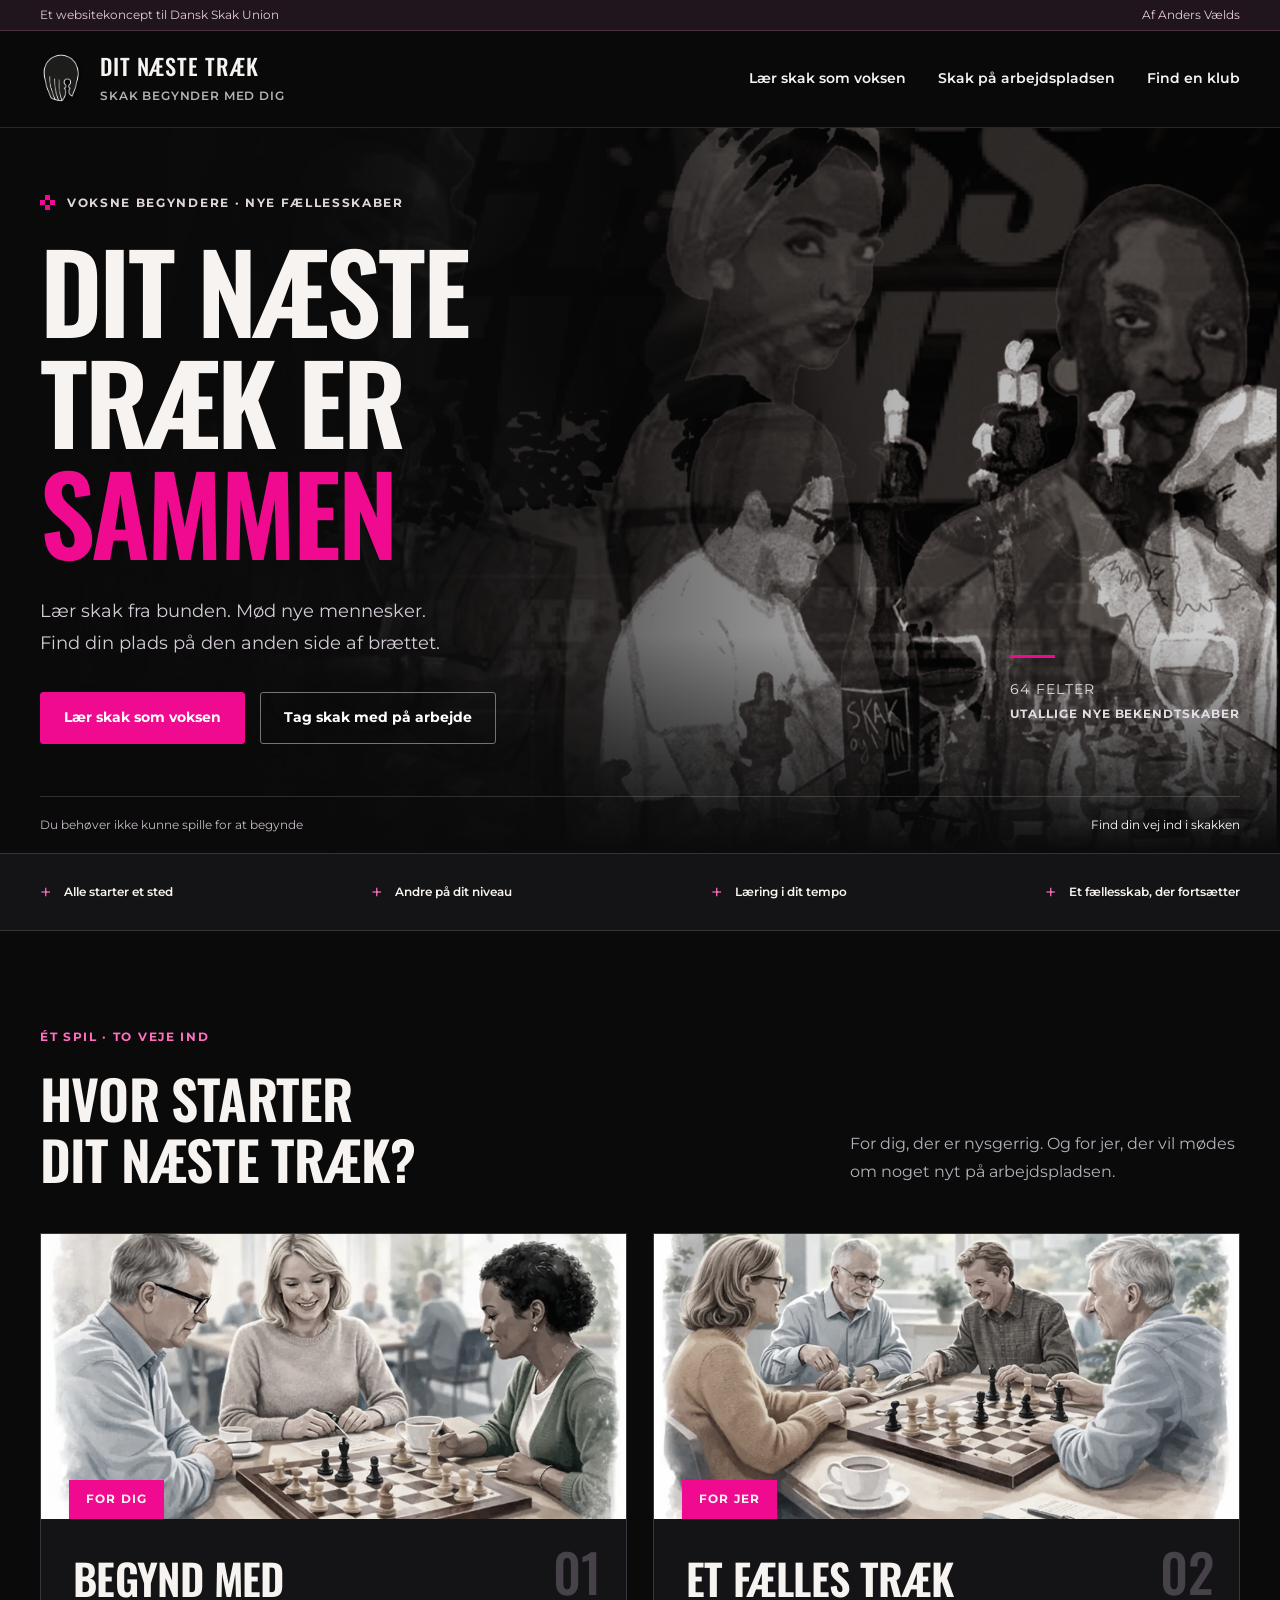
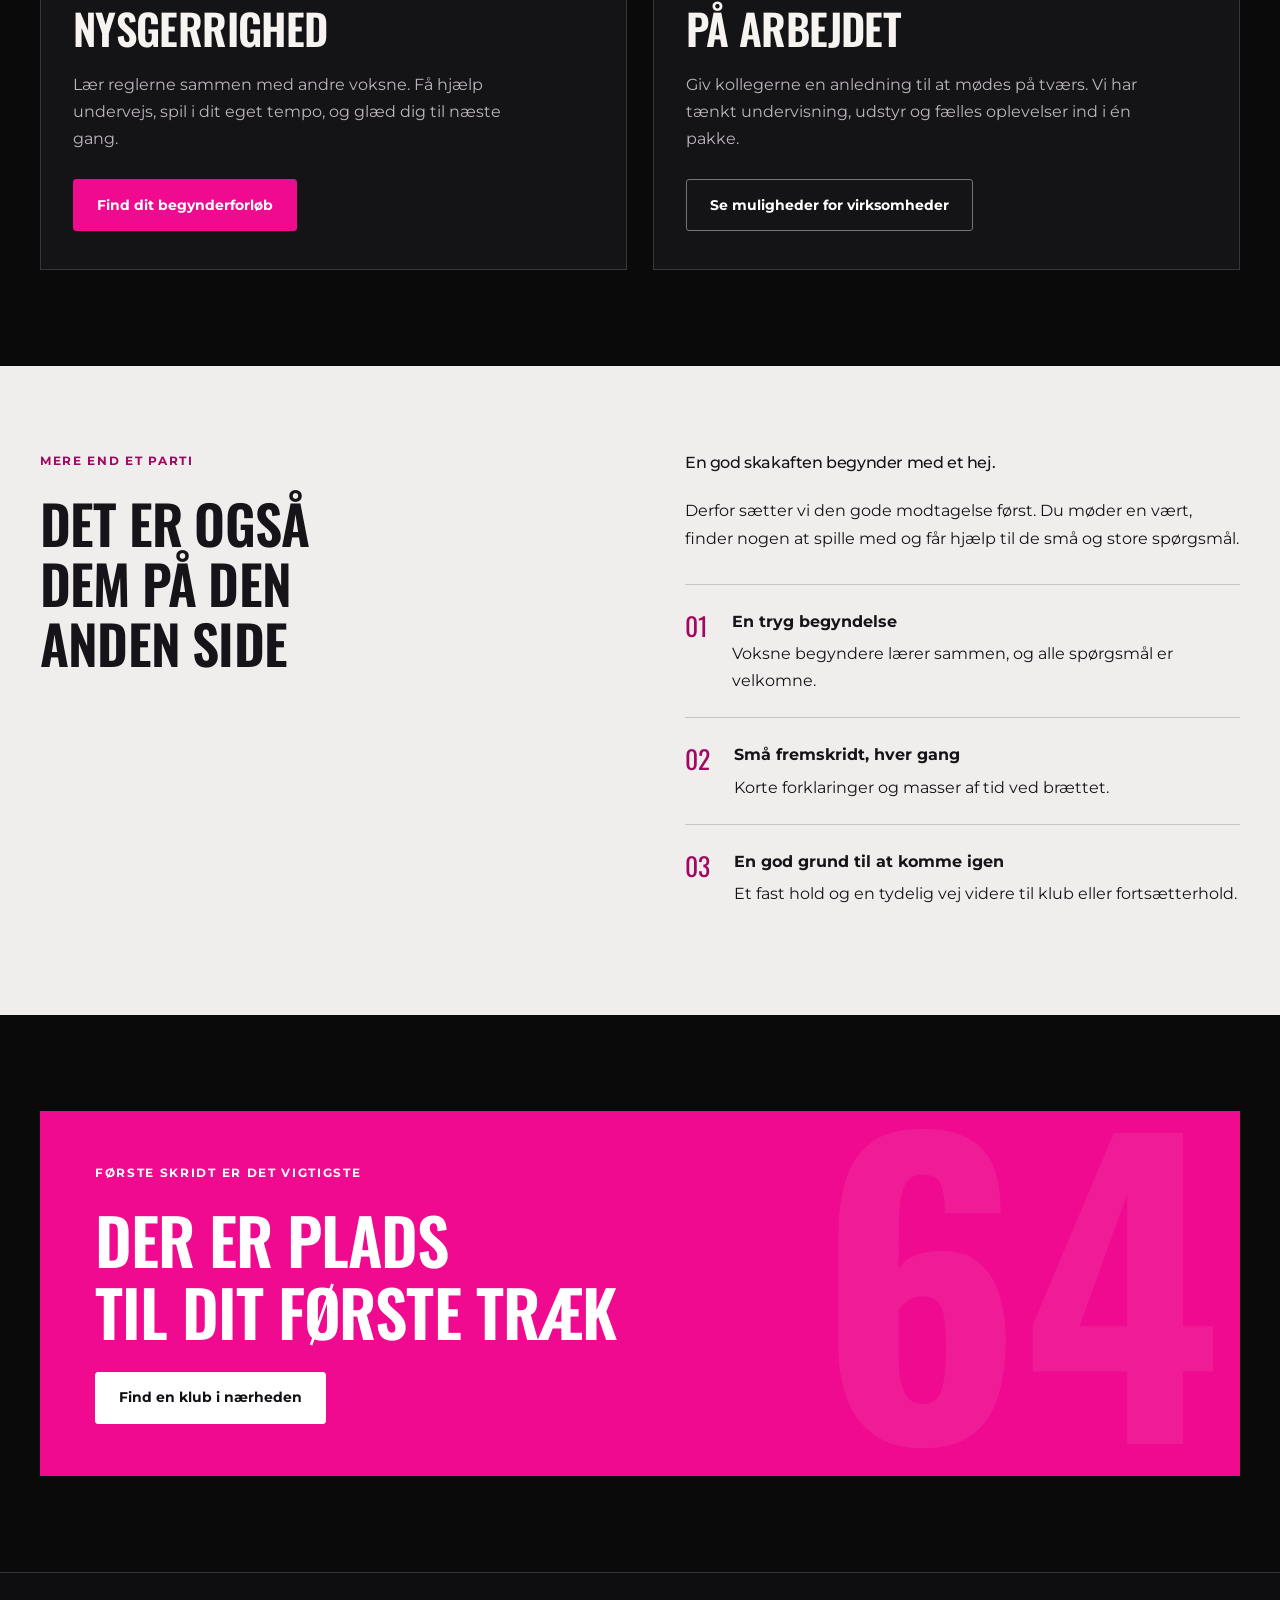
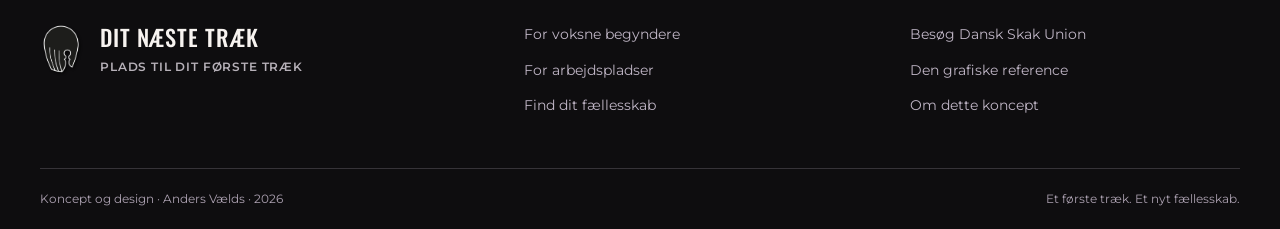
==== skakfaellesskab/index.html @ 5b42f6d8 "Add Dit næste træk website for adult beginners and workplace chess" ====
<!doctype html>
<html lang="da"><head><meta charset="utf-8"><meta name="viewport" content="width=device-width, initial-scale=1"><title>Skak begynder med dig · Dit næste træk</title><meta name="description" content="Lær skak som voksen eller tag skakken med på arbejde. Et websitekoncept til Dansk Skak Union af Anders Vælds."><meta name="theme-color" content="#0a0a0b"><link rel="icon" href="favicon.ico" sizes="any"><link rel="stylesheet" href="assets/fonts.css"><link rel="stylesheet" href="styles.css"><script src="script.js" defer></script></head>
<body data-page="home"><a class="skip" href="#main">Spring til indhold</a>
<div class="concept-bar"><div class="wrap"><span>Et websitekoncept til Dansk Skak Union</span><span class="concept-credit">Af Anders Vælds</span></div></div>
<header class="site-header"><div class="wrap header-inner"><a class="brand" href="index.html" aria-label="Dit næste træk – forside"><img src="assets/logo.png" alt="" width="46" height="56"><span>DIT NÆSTE TRÆK<small>SKAK BEGYNDER MED DIG</small></span></a><button class="menu-toggle" aria-expanded="false" aria-controls="navigation">Menu <span aria-hidden="true">☰</span></button><nav id="navigation" aria-label="Hovedmenu"><a href="laer-skak.html" >Lær skak som voksen</a><a href="virksomheder.html" >Skak på arbejdspladsen</a><a href="find-klub.html" >Find en klub</a></nav></div></header>
<main id="main">
<section class="hero-home"><div class="hero-bg" aria-hidden="true"></div><div class="wrap hero-home-inner"><div class="hero-copy"><p class="eyebrow"><span class="tiny-grid" aria-hidden="true"></span>VOKSNE BEGYNDERE · NYE FÆLLESSKABER</p><h1>DIT NÆSTE<br>TRÆK ER<br><span class="pink">SAMMEN</span></h1><p class="hero-lead">Lær skak fra bunden. Mød nye mennesker.<br>Find din plads på den anden side af brættet.</p><div class="actions"><a class="button " href="laer-skak.html">Lær skak som voksen</a><a class="button button-outline" href="virksomheder.html">Tag skak med på arbejde</a></div></div><div class="hero-caption"><span class="caption-rule"></span><p>64 FELTER<br><strong>UTALLIGE NYE BEKENDTSKABER</strong></p></div></div><div class="hero-bottom wrap"><span>Du behøver ikke kunne spille for at begynde</span><a href="#din-vej">Find din vej ind i skakken</a></div></section>
<div class="benefit-strip"><div class="wrap"><span>Alle starter et sted</span><span>Andre på dit niveau</span><span>Læring i dit tempo</span><span>Et fællesskab, der fortsætter</span></div></div>
<section id="din-vej" class="section wrap"><div class="section-heading"><div><p class="eyebrow">ÉT SPIL · TO VEJE IND</p><h2>HVOR STARTER<br>DIT NÆSTE TRÆK?</h2></div><p>For dig, der er nysgerrig. Og for jer, der vil mødes om noget nyt på arbejdspladsen.</p></div><div class="audience-grid"><article class="audience-card"><div class="card-image"><img src="assets/kursus-undervisning.webp" alt="Illustration af voksne, der lærer skak sammen" width="960" height="640" loading="lazy"><span class="image-label">FOR DIG</span></div><div class="audience-copy"><span class="index-number">01</span><h3>BEGYND MED<br>NYSGERRIGHED</h3><p>Lær reglerne sammen med andre voksne. Få hjælp undervejs, spil i dit eget tempo, og glæd dig til næste gang.</p><a class="button" href="laer-skak.html">Find dit begynderforløb</a></div></article><article class="audience-card"><div class="card-image"><img src="assets/kursus-faellesskab.webp" alt="Illustration af en gruppe voksne omkring et skakbræt" width="960" height="640" loading="lazy"><span class="image-label">FOR JER</span></div><div class="audience-copy"><span class="index-number">02</span><h3>ET FÆLLES TRÆK<br>PÅ ARBEJDET</h3><p>Giv kollegerne en anledning til at mødes på tværs. Vi har tænkt undervisning, udstyr og fælles oplevelser ind i én pakke.</p><a class="button button-outline" href="virksomheder.html">Se muligheder for virksomheder</a></div></article></div></section>
<section class="light-section" id="faellesskab"><div class="wrap story-grid"><div><p class="eyebrow">MERE END ET PARTI</p><h2>DET ER OGSÅ<br>DEM PÅ DEN<br>ANDEN SIDE</h2></div><div><p class="large-copy">En god skakaften begynder med et hej.</p><p>Derfor sætter vi den gode modtagelse først. Du møder en vært, finder nogen at spille med og får hjælp til de små og store spørgsmål.</p><div class="numbered-items"><div><span>01</span><p><strong>En tryg begyndelse</strong>Voksne begyndere lærer sammen, og alle spørgsmål er velkomne.</p></div><div><span>02</span><p><strong>Små fremskridt, hver gang</strong>Korte forklaringer og masser af tid ved brættet.</p></div><div><span>03</span><p><strong>En god grund til at komme igen</strong>Et fast hold og en tydelig vej videre til klub eller fortsætterhold.</p></div></div></div></div></section>
<section class="section wrap"><div class="cta-band"><p class="eyebrow">FØRSTE SKRIDT ER DET VIGTIGSTE</p><h2>DER ER PLADS<br>TIL DIT FØRSTE TRÆK</h2><a class="button button-white" href="find-klub.html">Find en klub i nærheden</a><span class="band-mark" aria-hidden="true">64</span></div></section>
</main>
<footer><div class="wrap footer-top"><a class="brand" href="index.html"><img src="assets/logo.png" alt="" width="46" height="56"><span>DIT NÆSTE TRÆK<small>PLADS TIL DIT FØRSTE TRÆK</small></span></a><div><a href="laer-skak.html">For voksne begyndere</a><a href="virksomheder.html">For arbejdspladser</a><a href="find-klub.html">Find dit fællesskab</a></div><div><a href="https://skak.dk/" target="_blank" rel="noopener">Besøg Dansk Skak Union</a><a href="https://vaelds.github.io/skak/" target="_blank" rel="noopener">Den grafiske reference</a><button class="text-button" data-dialog="about-dialog">Om dette koncept</button></div></div><div class="wrap footer-bottom"><span>Koncept og design · Anders Vælds · 2026</span><span>Et første træk. Et nyt fællesskab.</span></div></footer>
<dialog id="about-dialog" aria-labelledby="about-title"><button class="dialog-close" aria-label="Luk dialog">×</button><p class="eyebrow">OM HJEMMESIDEN</p><h2 id="about-title">Et koncept med plads til flere</h2><p>Et selvstændigt websitekoncept af Anders Vælds med fokus på at rekruttere og fastholde voksne begyndere og udvikle firmaskak.</p><p>Hjemmesiden er ikke Dansk Skak Unions officielle hjemmeside. Forløb, firmapakker og priser er forslag. Illustrationerne og den grafiske inspiration kommer fra Anders Vælds’ eksisterende skakprojekt.</p><p>Formularerne er demonstrationer. Oplysninger behandles kun i din browser og bliver hverken sendt eller gemt på en server. Du kan selv downloade en kladde.</p><a class="button" href="https://skak.dk/" target="_blank" rel="noopener">Gå til den officielle DSU-side</a></dialog>
<dialog id="enquiry-dialog" aria-labelledby="enquiry-title"><button class="dialog-close" aria-label="Luk dialog">×</button><p class="eyebrow">DIT NÆSTE TRÆK</p><h2 id="enquiry-title">Forbered din henvendelse</h2><p class="demo-note">Demo · Oplysningerne sendes ikke. Du kan downloade din henvendelse som en kladde.</p><form id="enquiry-form"><input type="hidden" name="type" id="enquiry-type"><div class="form-grid"><label>Navn<input name="name" autocomplete="name" required maxlength="100"></label><label>E-mail<input name="email" type="email" autocomplete="email" required maxlength="150"></label></div><label id="company-label">Virksomhed<input name="company" autocomplete="organization" maxlength="150"></label><label>Dit ønske<input id="enquiry-package" name="package" readonly></label><label>By eller område<input name="city" autocomplete="address-level2" required maxlength="100"></label><label>Hvad vil du gerne vide?<textarea name="message" rows="3" maxlength="1500" placeholder="Fortæl fx om niveau, ønsket tidspunkt eller antal deltagere"></textarea></label><button class="button" type="submit">Lav min kladde</button><p class="form-privacy">Intet bliver sendt. Felterne ryddes, når du lukker vinduet.</p></form><div id="enquiry-result" hidden aria-live="polite"><div class="success-mark" aria-hidden="true">✓</div><h3>Din kladde er klar</h3><p>Du har ikke tilmeldt dig eller sendt en forespørgsel. Gem teksten, og brug den, når du kontakter en klub eller kursusudbyder.</p><pre id="enquiry-preview"></pre><button class="button" id="download-enquiry">Download kladde</button><a class="text-link" href="find-klub.html">Find en klub at kontakte</a></div></dialog>
</body></html>
---- skakfaellesskab/assets/fonts.css ----
@font-face {
  font-family: 'Montserrat';
  font-style: normal;
  font-weight: 400;
  font-display: swap;
  src: url(font-0.woff) format('woff');
}
@font-face {
  font-family: 'Montserrat';
  font-style: normal;
  font-weight: 500;
  font-display: swap;
  src: url(font-1.woff) format('woff');
}
@font-face {
  font-family: 'Montserrat';
  font-style: normal;
  font-weight: 600;
  font-display: swap;
  src: url(font-2.woff) format('woff');
}
@font-face {
  font-family: 'Montserrat';
  font-style: normal;
  font-weight: 700;
  font-display: swap;
  src: url(font-3.woff) format('woff');
}
@font-face {
  font-family: 'Oswald';
  font-style: normal;
  font-weight: 400;
  font-display: swap;
  src: url(font-4.woff) format('woff');
}
@font-face {
  font-family: 'Oswald';
  font-style: normal;
  font-weight: 500;
  font-display: swap;
  src: url(font-5.woff) format('woff');
}
@font-face {
  font-family: 'Oswald';
  font-style: normal;
  font-weight: 600;
  font-display: swap;
  src: url(font-6.woff) format('woff');
}
@font-face {
  font-family: 'Oswald';
  font-style: normal;
  font-weight: 700;
  font-display: swap;
  src: url(font-7.woff) format('woff');
}
---- skakfaellesskab/styles.css ----
:root{--bg:#0a0a0b;--panel:#141416;--panel2:#1c1c1f;--text:#f7f3f0;--muted:#b3b1b8;--line:#363338;--pink:#ef0a8f;--pink-light:#ff6ebf;--paper:#f0eeed;--ink:#161418;--max:1240px}
*{box-sizing:border-box}html{scroll-behavior:smooth;scroll-padding-top:110px}body{margin:0;background:var(--bg);color:var(--text);font:400 16px/1.7 Montserrat,Arial,sans-serif}img{display:block;max-width:100%;height:auto}a{color:inherit;text-decoration:none}button,input,select,textarea{font:inherit}button{cursor:pointer}button,a,input,select,textarea,summary{-webkit-tap-highlight-color:transparent}button:focus-visible,a:focus-visible,input:focus-visible,select:focus-visible,textarea:focus-visible,summary:focus-visible{outline:3px solid var(--pink-light);outline-offset:5px}h1,h2,h3,p{margin-top:0}h1,h2,h3{font-family:Oswald,'Arial Narrow',Arial,sans-serif;font-weight:600;line-height:1.12;letter-spacing:-.015em}h1{font-size:clamp(3.6rem,7vw,6.5rem);margin-bottom:28px}h2{font-size:clamp(2.4rem,4.2vw,3.65rem);margin-bottom:24px}h3{font-size:1.9rem;line-height:1.18;margin-bottom:18px}p{margin-bottom:22px}p:last-child{margin-bottom:0}label{display:block;font-size:.875rem;font-weight:600}input,select,textarea{display:block;width:100%;padding:13px 14px;color:var(--text);background:#1d1c20;border:1px solid #55505a;border-radius:3px;margin-top:7px;font-size:1rem;font-weight:400;min-width:0}textarea{resize:vertical}input[readonly]{color:#d0ccd1}select{color-scheme:dark}input::placeholder,textarea::placeholder{color:#aaa3ae}strong{font-weight:700}section{scroll-margin-top:100px}[hidden]{display:none!important}.wrap{width:min(calc(100% - 80px),var(--max));margin-inline:auto}.pink{color:var(--pink)}.muted{color:var(--muted)}.small{font-size:.875rem}.eyebrow{font-size:.75rem;font-weight:700;letter-spacing:.14em;line-height:1.6;text-transform:uppercase;margin-bottom:22px;color:var(--pink-light)}.button{display:inline-flex;align-items:center;justify-content:center;gap:10px;min-height:52px;padding:14px 23px;border:1px solid var(--pink);border-radius:3px;background:var(--pink);color:#fff;font:700 .875rem/1.4 Montserrat,Arial,sans-serif;text-align:center;transition:background .18s,transform .18s,box-shadow .18s}.button:hover{background:#d8077e;border-color:#d8077e;box-shadow:0 6px 24px #ef0a8f24;transform:translateY(-2px)}.button-outline{background:transparent;border-color:#77717a}.button-outline:hover{background:#252126;border-color:var(--pink)}.button-white{background:#fff;color:#121015;border-color:#fff}.button-white:hover{background:#f0e4ed;border-color:#f0e4ed}.button-dark{background:var(--ink);border-color:var(--ink)}.button-dark:hover{background:#383039;border-color:#383039}.text-link{display:inline-block;text-decoration:underline;text-decoration-color:var(--pink);text-underline-offset:7px;text-decoration-thickness:2px;font-weight:600;font-size:.875rem}.text-link:hover{color:var(--pink-light)}.text-button{border:0;background:none;color:inherit;padding:0;font:inherit;text-align:left}.text-button.text-link{font-size:.875rem;font-weight:600}.actions{display:flex;align-items:center;flex-wrap:wrap;gap:15px}.sr-only{position:absolute;width:1px;height:1px;overflow:hidden;clip:rect(0,0,0,0);white-space:nowrap}.skip{position:fixed;top:-90px;left:15px;z-index:100;background:var(--pink);color:#fff;padding:12px}.skip:focus{top:8px}
.concept-bar{background:#20151d;border-bottom:1px solid #49313f;font-size:.75rem;color:#e4ccd9}.concept-bar .wrap{display:flex;justify-content:space-between;gap:16px;min-height:30px;align-items:center}.site-header{position:sticky;top:0;z-index:30;background:#0a0a0bf5;backdrop-filter:blur(12px);border-bottom:1px solid #ffffff20}.header-inner{height:96px;display:flex;align-items:center;justify-content:space-between;gap:28px}.brand{display:flex;gap:15px;align-items:center;flex-shrink:0}.brand img{width:45px;height:55px;object-fit:contain}.brand>span{font:500 1.4rem/1.15 Oswald,Arial,sans-serif;letter-spacing:.04em;white-space:nowrap}.brand small{display:block;font:600 .75rem/1.5 Montserrat,Arial,sans-serif;letter-spacing:.18em;margin-top:8px;color:#b7b1b9}nav{display:flex;gap:32px;align-items:center}nav a{font-size:.875rem;font-weight:600;padding:35px 0;position:relative;white-space:nowrap}nav a:hover{color:var(--pink-light)}nav a[aria-current=page]::after{content:'';height:3px;background:var(--pink);position:absolute;bottom:18px;left:0;right:0}.menu-toggle{display:none;color:var(--text);background:none;border:1px solid var(--line);padding:9px 13px;font-size:.875rem}.menu-toggle span{margin-left:8px}
.hero-home{position:relative;min-height:670px;isolation:isolate;overflow:hidden;border-bottom:1px solid var(--line)}.hero-bg{position:absolute;inset:0;z-index:-1;background:linear-gradient(90deg,#0a0a0b 1%,#0a0a0bf8 25%,#0a0a0b4d 70%,#0a0a0b30),linear-gradient(0deg,#0a0a0b 0%,transparent 30%),url('assets/forside-bg.webp') 80% 45%/cover no-repeat;filter:saturate(.32)}.hero-home-inner{display:grid;grid-template-columns:1fr 320px;align-items:end;min-height:605px;padding-top:65px;padding-bottom:52px}.hero-copy{max-width:760px}.hero-copy h1{font-size:clamp(4.6rem,8.5vw,7.75rem);line-height:1.02;margin-bottom:28px;letter-spacing:-.028em}.hero-copy .eyebrow{color:#ded6dc;display:flex;align-items:center;gap:12px}.tiny-grid{display:inline-block;width:15px;height:15px;background:conic-gradient(var(--pink) 25%,transparent 0 50%,var(--pink) 0 75%,transparent 0) 0 0/10px 10px;flex:0 0 15px}.hero-lead{font-size:1.125rem;line-height:1.8;color:#d4cdd6;max-width:560px;margin-bottom:32px}.hero-caption{margin-bottom:18px;max-width:270px;justify-self:end;color:#e3dce2}.caption-rule{display:block;width:45px;height:3px;background:var(--pink);margin-bottom:20px}.hero-caption p{font:400 .875rem/1.7 Montserrat,Arial,sans-serif;letter-spacing:.09em}.hero-caption strong{font-size:.75rem;letter-spacing:.08em}.hero-bottom{padding-block:18px;display:flex;justify-content:space-between;border-top:1px solid #ffffff25;font-size:.75rem;color:#c3bac4}.hero-bottom a{color:#fff}.benefit-strip{border-bottom:1px solid var(--line);background:#141315}.benefit-strip .wrap{display:flex;justify-content:space-between;gap:18px;padding-block:21px;font-size:.75rem;font-weight:600}.benefit-strip span{display:flex;gap:12px;align-items:center}.benefit-strip span::before{content:'+';color:var(--pink-light);font-size:1.25rem;font-weight:400}
.section{padding-block:96px}.section-tight{padding-top:20px;padding-bottom:75px}.section-heading{display:flex;justify-content:space-between;align-items:flex-end;gap:60px;margin-bottom:44px}.section-heading h2{margin-bottom:0}.section-heading>p{max-width:390px;color:var(--muted);font-size:1rem;margin-bottom:4px}.audience-grid{display:grid;grid-template-columns:1fr 1fr;gap:26px}.audience-card{background:var(--panel);border:1px solid #3b353e;overflow:hidden}.card-image{height:285px;position:relative;overflow:hidden}.card-image img{width:100%;height:100%;object-fit:cover;filter:saturate(.2);transition:transform .5s,filter .5s}.audience-card:hover .card-image img{filter:saturate(.75);transform:scale(1.025)}.image-label{position:absolute;left:28px;bottom:0;background:var(--pink);padding:9px 17px;font-size:.75rem;font-weight:700;letter-spacing:.1em}.audience-copy{padding:34px 32px 38px;position:relative}.audience-copy h3{font-size:2.65rem;max-width:85%}.audience-copy p{max-width:455px;color:#bcb5bf;font-size:1rem}.audience-copy .button{margin-top:5px}.index-number{position:absolute;right:25px;top:26px;font:500 3.3rem/1 Oswald,Arial,sans-serif;color:#47414a}.light-section{background:var(--paper);color:var(--ink);padding-block:85px}.light-section .eyebrow{color:#a20761}.light-section .section-heading>p{color:#5b565e}.light-section .text-link:hover{color:#ab005f}.story-grid{display:grid;grid-template-columns:1fr 1fr;gap:90px;align-items:start}.large-copy{font-size:1.75rem;line-height:1.5;font-weight:500;letter-spacing:-.025em}.numbered-items{margin-top:32px}.numbered-items>div{display:flex;gap:24px;padding:23px 0;border-top:1px solid #c9c4c8}.numbered-items>div>span{font:400 1.6rem/1.4 Oswald,Arial,sans-serif;color:#a20761}.numbered-items p{font-size:1rem}.numbered-items strong{display:block;margin-bottom:5px}.cta-band{position:relative;overflow:hidden;padding:52px 55px;background:var(--pink);color:#fff}.cta-band .eyebrow{color:#fff;position:relative;z-index:1}.cta-band h2{position:relative;z-index:1;font-size:clamp(2.8rem,5vw,4.2rem)}.cta-band .button{position:relative;z-index:1}.band-mark{position:absolute;right:20px;top:-90px;font:600 24rem/1.3 Oswald,Arial,sans-serif;color:#ffffff13;pointer-events:none}
.inner-hero{display:grid;grid-template-columns:1.06fr .94fr;gap:60px;align-items:center;padding-block:74px 85px}.inner-hero h1{font-size:clamp(3.5rem,5.2vw,5.1rem)}.inner-visual{position:relative;padding-bottom:50px}.inner-visual>img{width:100%;height:435px;object-fit:cover;filter:saturate(.25)}.picture-note{position:absolute;bottom:0;left:-26px;right:45px;padding:26px 30px;background:var(--pink);color:#fff;box-shadow:0 16px 35px #0003}.picture-note span{display:block;font-size:.75rem;letter-spacing:.13em;font-weight:600}.picture-note strong{display:block;font:500 2.2rem/1.18 Oswald,Arial,sans-serif;margin-block:9px 13px}.mini-facts{display:flex;flex-wrap:wrap;gap:25px;margin-top:25px;font-size:.75rem;color:#b9b1bd}.mini-facts span::before{content:'✓';color:var(--pink-light);margin-right:7px}.level-panel{display:grid;grid-template-columns:.9fr 1.1fr;gap:50px;background:var(--panel);border:1px solid var(--line);padding:40px}.level-panel h2{font-size:2.5rem}.level-panel h2:last-child{margin-bottom:0}.level-buttons{display:flex;flex-wrap:wrap;gap:10px;margin-bottom:25px}.level-buttons button{padding:11px 13px;border:1px solid #5b515d;border-radius:3px;background:none;color:#e0d7e3;font-size:.875rem;font-weight:600}.level-buttons button[aria-pressed=true]{background:var(--pink);border-color:var(--pink);color:#fff}.level-panel p{font-size:1rem;color:#c5bdc9}.curriculum{display:grid;grid-template-columns:repeat(3,1fr);border:1px solid #c9c4c8}.curriculum article{padding:28px 27px;border-right:1px solid #c9c4c8}.curriculum article:nth-child(3n){border-right:0}.curriculum article:nth-child(-n+3){border-bottom:1px solid #c9c4c8}.week{display:block;color:#a20761;font-size:.75rem;font-weight:700;letter-spacing:.12em;margin-bottom:23px}.curriculum h3{font-size:1.6rem}.curriculum p{font-size:1rem;color:#5e565f}.course-summary{margin-top:32px;padding:28px 0 0;display:flex;align-items:center;justify-content:space-between;gap:32px}.course-summary p{margin:3px 0 8px;font-size:1rem}.course-summary strong{font-family:Oswald,Arial,sans-serif;font-size:2.5rem;margin-right:10px;font-weight:500}.course-summary>div>span:last-child{font-size:.75rem;color:#615761;display:block;max-width:660px}.course-summary .button{flex-shrink:0}.portrait-photo img{width:100%;height:405px;object-fit:cover;filter:saturate(.45)}.check-list{list-style:none;padding:0;margin:22px 0}.check-list li{position:relative;padding-left:25px;margin-bottom:13px;font-size:.875rem}.check-list li::before{content:'✓';position:absolute;left:0;color:var(--pink-light)}.light-section .check-list li::before{color:#a20761}.faq-grid{display:grid;grid-template-columns:.9fr 1.1fr;gap:60px}.faq-list details{border-top:1px solid #49424d}.faq-list details:last-child{border-bottom:1px solid #49424d}.faq-list summary{cursor:pointer;list-style:none;padding:21px 0;display:flex;align-items:center;justify-content:space-between;gap:20px;font-size:1rem;font-weight:600}.faq-list summary::-webkit-details-marker{display:none}.faq-list summary>span{font-weight:400;color:var(--pink-light);font-size:1.5rem;line-height:1}.faq-list details[open] summary>span{transform:rotate(45deg)}.faq-list details p{font-size:.875rem;color:#c7bdcb;padding:0 22px 24px 0}
.business-hero{gap:50px}.business-hero h1{font-size:clamp(3.5rem,5.2vw,5rem)}.business-visual{position:relative}.business-visual>img{width:100%;height:290px;object-fit:cover;filter:saturate(.3)}.business-promise{padding:30px 34px;background:var(--panel);border:1px solid #3e3541;border-top:4px solid var(--pink)}.business-promise h2{font-size:2.3rem;margin-bottom:17px}.business-promise p:last-child{font-size:.75rem;color:#bfb6c4}.business-promise .eyebrow{margin-bottom:16px}.business-benefits{display:grid;grid-template-columns:repeat(3,1fr);border-top:1px solid var(--line)}.business-benefits article{padding:28px 30px 0 0}.business-benefits article+article{padding-left:30px;border-left:1px solid var(--line)}.business-benefits article>span{font:400 1.75rem/1.4 Oswald,Arial,sans-serif;color:var(--pink-light);display:block;margin-bottom:20px}.business-benefits h3{font-size:1.5rem}.business-benefits p{font-size:.875rem;color:#c3b9c8}.packages{display:grid;grid-template-columns:repeat(3,1fr);gap:20px;align-items:stretch;padding-top:20px}.package{position:relative;display:flex;flex-direction:column;padding:30px 25px;border:1px solid #c7bdc9;background:#fff}.package h3{font-size:2.4rem}.package .eyebrow{font-size:.75rem}.package>p:not(.eyebrow,.package-flag){font-size:.875rem;color:#66586b}.package .package-duration{border-bottom:1px solid #d8cddc;padding-bottom:20px;font-weight:600}.package .check-list{margin-top:0}.package .check-list li{font-size:.875rem}.package-price{display:flex;flex-direction:column;margin-top:auto;margin-bottom:20px}.package-price>span{font-size:.75rem;color:#635567}.package-price strong{font:500 2.4rem/1.4 Oswald,Arial,sans-serif}.package.featured{border:2px solid var(--pink)}.package-flag{position:absolute;left:-2px;right:-2px;top:-31px;margin:0;background:var(--pink);color:#fff;padding:8px 10px;font-size:.75rem;line-height:1.2;font-weight:700;text-align:center;letter-spacing:.06em;min-height:31px}.quote-grid{display:grid;grid-template-columns:1fr 1fr;gap:90px}.quote-grid>div>p:not(.eyebrow){color:#c4baca}.quote-controls{margin-top:32px;display:grid;gap:22px}.quote-summary{border:1px solid #584152;background:linear-gradient(145deg,#261721,#141216);padding:36px;align-self:start}.quote-summary h3{font-size:2rem}.quote-summary>strong{display:block;font:500 3.5rem/1.2 Oswald,Arial,sans-serif;margin-bottom:18px;color:#fff}.quote-summary>.button{display:flex;width:100%;margin-top:25px}.quote-summary>.text-button{margin-top:22px;font-size:.75rem}.steps-grid{display:grid;grid-template-columns:repeat(4,1fr);gap:32px;margin-top:45px}.steps-grid article{border-top:1px solid #c0b6c4;padding-top:24px}.steps-grid article>span{display:block;font:400 2rem/1 Oswald,Arial,sans-serif;color:#a20761;margin-bottom:22px}.steps-grid h3{font-size:1.5rem}.steps-grid p{font-size:.875rem;color:#66596b}
.clubs-hero{padding-block:70px 40px}.clubs-hero h1{font-size:clamp(3.8rem,6.3vw,6rem)}.clubs-hero .hero-lead{max-width:660px}.search-label{margin-top:35px}.search-field{max-width:750px;display:flex;align-items:center;background:#1c191e;border:1px solid #66566c;border-radius:3px;margin-top:10px}.search-field>span{font-size:2rem;color:var(--pink-light);padding-left:17px;line-height:1}.search-field input{margin:0;border:0;padding:19px;background:transparent;color:#fff}.search-field button{background:none;border:0;color:#e8dfeb;font-size:1.5rem;padding:10px 15px}.search-field:focus-within{outline:2px solid var(--pink-light);outline-offset:3px}.search-field input:focus-visible{outline:0}.clubs-hero .small{margin-top:15px}.clubs-section{padding-bottom:90px}.region-grid{display:grid;grid-template-columns:repeat(3,1fr);gap:20px}.region-card{border:1px solid #413746;padding:28px;background:var(--panel);display:flex;flex-direction:column;align-items:start}.region-card h2{font-size:2rem;line-height:1.22}.region-card .eyebrow{font-size:.75rem;margin-bottom:13px}.region-card p{font-size:.875rem;color:#beb3c4}.region-card .text-link{margin-top:auto}.directory-note{font-size:.75rem;color:#b3a6bb;margin-top:24px;max-width:800px}.first-visit{margin-top:35px;padding-top:25px;border-top:1px solid #cec3d0}.first-visit h3{font-size:1.6rem}#no-results{padding:45px;border:1px solid var(--line)}
footer{border-top:1px solid var(--line);padding-top:50px;background:#0e0d0f}.footer-top{display:grid;grid-template-columns:1.3fr 1fr 1fr;gap:55px;padding-bottom:50px}.footer-top>div{display:flex;flex-direction:column;gap:12px;align-items:start;font-size:.875rem;color:#bfb5c5}.footer-top a:hover,.footer-top button:hover{color:var(--pink-light)}.footer-top .brand{align-self:start}.footer-bottom{padding-block:20px;display:flex;justify-content:space-between;gap:20px;border-top:1px solid var(--line);font-size:.75rem;color:#aca1b1}dialog{max-width:650px;width:calc(100% - 30px);max-height:90vh;background:#171318;color:var(--text);border:1px solid #665469;border-radius:5px;padding:40px;overflow-y:auto;box-shadow:0 30px 120px #0009}dialog::backdrop{background:#000b;backdrop-filter:blur(5px)}dialog h2{font-size:2.4rem;padding-right:20px}dialog p{font-size:1rem}body.dialog-open{overflow:hidden}.dialog-close{position:absolute;right:16px;top:12px;font-size:1.8rem;color:#fff;background:none;border:0;padding:5px 10px}.demo-note{border-left:3px solid var(--pink);padding:10px 15px;background:#2d1b28;font-size:.875rem!important;color:#eccee2}.form-grid{display:grid;grid-template-columns:1fr 1fr;gap:20px}form label{margin-bottom:18px}form .button{width:100%}.form-privacy{margin-top:15px;font-size:.75rem!important;color:#b7a9be}#enquiry-result pre{padding:20px;background:#242026;border:1px solid #56435c;white-space:pre-wrap;overflow-wrap:anywhere;font:400 .875rem/1.65 Montserrat,Arial,sans-serif;max-height:250px;overflow:auto}.success-mark{font-size:2rem;color:var(--pink-light)}#enquiry-result .text-link{margin:20px 0 0}.quote-print-only{display:none}
@media(min-width:1500px){.hero-home-inner{min-height:650px}.hero-bg{background-position:center,center,85% 46%;background-size:cover,cover,auto 140%}}
@media(max-width:1100px){.wrap{width:calc(100% - 52px)}nav{gap:20px}nav a{font-size:.75rem}.brand>span{font-size:1.2rem}.brand img{width:38px;height:47px}.hero-home-inner{grid-template-columns:1fr 240px}.hero-copy h1{font-size:6rem}.hero-caption{max-width:220px}.hero-copy .actions{flex-direction:column;align-items:start}.inner-hero{gap:38px}.inner-hero h1{font-size:3.75rem}.inner-visual>img{height:370px}.picture-note strong{font-size:1.8rem}.story-grid,.quote-grid{gap:50px}.package{padding:25px 20px}.package h3{font-size:2.05rem}.steps-grid{gap:22px}.region-grid{grid-template-columns:repeat(2,1fr)}}
@media(max-width:800px){.header-inner{height:80px}.menu-toggle{display:flex;align-items:center;justify-content:center}nav{display:none;position:absolute;left:0;right:0;top:80px;background:#151117;border-bottom:1px solid #54415b;flex-direction:column;gap:0;align-items:stretch;padding:15px 26px 20px}nav.open{display:flex}nav a{font-size:1rem;padding:15px 0}nav a[aria-current=page]::after{bottom:5px;right:auto;width:45px}.hero-home-inner{grid-template-columns:1fr;min-height:580px;padding-top:50px}.hero-caption{display:none}.hero-copy h1{font-size:clamp(4.3rem,12vw,6rem)}.hero-bg{background:linear-gradient(90deg,#0a0a0beb,#0a0a0b70),linear-gradient(0deg,#0a0a0b,transparent 50%),url('assets/forside-bg.webp') 68% center/cover no-repeat}.hero-copy .actions{flex-direction:row;align-items:stretch}.hero-bottom{gap:24px}.benefit-strip .wrap{display:grid;grid-template-columns:1fr 1fr;gap:12px 20px}.section{padding-block:65px}.section-tight{padding-top:5px;padding-bottom:65px}.section-heading{display:block;margin-bottom:35px}.section-heading>p{margin-top:23px;max-width:600px}.card-image{height:215px}.audience-copy{padding:28px 23px}.audience-copy h3{font-size:2.1rem}.index-number{font-size:2.6rem}.audience-copy .button{font-size:.75rem;padding:12px 16px}.story-grid,.quote-grid{grid-template-columns:1fr;gap:38px}.story-grid h2 br{display:none}.story-grid h2{max-width:560px}.light-section{padding-block:65px}.cta-band{padding:40px}.inner-hero{grid-template-columns:1fr;padding-top:45px;gap:45px}.inner-hero h1{font-size:clamp(3.4rem,8.5vw,5rem)}.inner-visual{max-width:580px;width:100%;justify-self:end}.inner-visual>img{height:350px}.picture-note{left:24px;right:24px;max-width:400px}.mini-facts{font-size:.75rem}.level-panel{grid-template-columns:1fr;gap:25px;padding:30px}.curriculum{grid-template-columns:1fr 1fr}.curriculum article:nth-child(3n){border-right:1px solid #c9c4c8}.curriculum article:nth-child(2n){border-right:0}.curriculum article:nth-child(-n+4){border-bottom:1px solid #c9c4c8}.course-summary{align-items:flex-start;flex-direction:column;gap:25px}.faq-grid{grid-template-columns:1fr;gap:30px}.business-visual{display:grid;grid-template-columns:1fr 1fr}.business-visual>img{height:100%;min-height:260px}.business-promise{padding:28px}.business-promise h2{font-size:2rem}.business-benefits{grid-template-columns:1fr;gap:25px}.business-benefits article,.business-benefits article+article{padding:25px 0 0;border-left:0;border-top:1px solid var(--line)}.business-benefits article:first-child{border-top:0}.business-benefits article>span{display:inline-block;margin:0 18px 0 0;vertical-align:middle}.business-benefits h3{display:inline-block;font-size:1.5rem}.business-benefits p{margin-bottom:0;max-width:630px}.packages{grid-template-columns:1fr;gap:45px}.package{padding:30px}.package h3{font-size:2.5rem}.package h3 br{display:none}.package .check-list{display:grid;grid-template-columns:1fr 1fr;gap:0 25px}.package .check-list li{font-size:.875rem}.package .button{align-self:start;min-width:240px}.package-flag{font-size:.75rem}.quote-summary{max-width:none}.quote-controls{grid-template-columns:1fr 1fr}.steps-grid{grid-template-columns:1fr 1fr;gap:35px}.footer-top{grid-template-columns:1fr 1fr;gap:40px}.footer-top .brand{grid-column:1/-1}.clubs-hero{padding-top:45px}.clubs-hero h1{font-size:4.5rem}}
@media(max-width:520px){.wrap{width:calc(100% - 36px)}.concept-bar{font-size:.75rem}.concept-bar .wrap{min-height:29px}.concept-credit{display:none}.header-inner{height:76px}.brand{gap:10px}.brand img{width:33px;height:42px}.brand>span{font-size:1.12rem;letter-spacing:.025em}.brand small{font-size:.5rem;letter-spacing:.14em}.menu-toggle{font-size:.75rem;padding:8px 10px}nav{top:76px}.hero-home{min-height:0}.hero-home-inner{padding-top:37px;padding-bottom:32px;min-height:0}.hero-copy h1{font-size:clamp(3.75rem,14.5vw,5.1rem);margin-bottom:25px}.hero-copy .eyebrow{font-size:.75rem;gap:9px;letter-spacing:.1em}.hero-lead{font-size:1rem;line-height:1.8;margin-bottom:26px}.hero-copy .actions{display:flex;flex-direction:column;align-items:stretch}.button{padding:14px 19px;font-size:.875rem}.hero-bg{background-position:center,center,60% center}.hero-bottom{flex-direction:column;gap:6px;font-size:.75rem;padding-block:16px}.benefit-strip .wrap{font-size:.75rem;gap:10px;padding-block:18px}.benefit-strip span{gap:8px}.section{padding-block:50px}.section-tight{padding-top:0;padding-bottom:50px}h2{font-size:2.55rem}.eyebrow{font-size:.75rem;margin-bottom:18px}.section-heading{margin-bottom:30px}.section-heading>p{font-size:.875rem}.audience-grid{grid-template-columns:1fr;gap:25px}.card-image{height:240px}.audience-copy h3{font-size:2.55rem}.audience-copy p{font-size:.875rem}.audience-copy .button{font-size:.875rem}.audience-copy{padding:28px}.index-number{right:28px;top:30px;font-size:2.8rem}.light-section{padding-block:50px}.story-grid{gap:25px}.large-copy{font-size:1.4rem}.story-grid h2 br{display:initial}.numbered-items{margin-top:25px}.numbered-items>div{gap:19px}.numbered-items p{font-size:.875rem}.cta-band{padding:34px 26px}.cta-band h2{font-size:2.75rem}.band-mark{font-size:17rem;right:-20px;top:-20px}.inner-hero{padding-block:38px 50px;gap:30px}.inner-hero h1{font-size:clamp(3rem,11.4vw,4.2rem)}.inner-hero .actions{gap:22px}.inner-visual>img{height:285px}.picture-note{left:18px;right:18px;padding:20px}.picture-note strong{font-size:1.6rem}.picture-note span{font-size:.75rem}.mini-facts{gap:14px;font-size:.75rem}.level-panel{padding:25px 23px;gap:20px}.level-panel h2{font-size:2.1rem}.level-buttons{display:grid;grid-template-columns:1fr;gap:8px}.level-buttons button{text-align:left;padding:12px;font-size:.875rem}.level-panel p{font-size:.875rem}.curriculum{grid-template-columns:1fr}.curriculum article,.curriculum article:nth-child(3n){border-right:0;border-bottom:1px solid #c9c4c8;padding:25px}.curriculum article:last-child{border-bottom:0}.curriculum h3{font-size:1.8rem}.curriculum .week{margin-bottom:12px}.course-summary strong{font-size:2.2rem}.portrait-photo img{height:280px}.faq-list summary{font-size:.875rem}.faq-list details p{font-size:.875rem}.business-visual{grid-template-columns:1fr}.business-visual>img{height:240px;min-height:0}.business-promise{padding:26px}.business-promise h2{font-size:2.1rem}.business-benefits h3{font-size:1.25rem}.business-benefits article>span{font-size:1.5rem;margin-right:12px}.business-benefits p{font-size:.875rem}.package{padding:26px}.package h3{font-size:2.3rem}.package h3 br{display:initial}.package .check-list{display:block}.package .button{align-self:stretch;min-width:0}.package-price strong{font-size:2.4rem}.quote-controls{grid-template-columns:1fr}.quote-summary{padding:28px 24px}.quote-summary h3{font-size:1.8rem}.quote-summary>strong{font-size:2.9rem}.steps-grid{grid-template-columns:1fr;gap:28px}.steps-grid article{padding-top:20px}.steps-grid article>span{margin-bottom:15px}.steps-grid h3{font-size:1.65rem}.clubs-hero h1{font-size:clamp(3.3rem,12vw,4.6rem)}.search-field input{padding:15px 10px;font-size:.875rem}.region-grid{grid-template-columns:1fr;gap:16px}.region-card{padding:27px}.region-card h2{font-size:2.2rem}.clubs-section{padding-bottom:50px}.footer-top{grid-template-columns:1fr;gap:30px;padding-bottom:35px}.footer-top .brand{grid-column:auto}.footer-bottom{flex-direction:column;gap:8px;font-size:.75rem}dialog{padding:33px 23px}dialog h2{font-size:2rem}.form-grid{grid-template-columns:1fr;gap:0}.demo-note{font-size:.75rem!important}}
@media(prefers-reduced-motion:reduce){html{scroll-behavior:auto}*,*::before,*::after{transition:none!important;animation:none!important}}
@media print{body{background:#fff;color:#111;font-size:11pt}body>*{display:none!important}.quote-print-only{display:block!important;padding:20px;font-family:Arial,sans-serif}.quote-print-only h1{font-size:28pt;color:#a20761}.quote-print-only h2{font-size:21pt}.quote-print-only p{line-height:1.6}.quote-print-only .print-price{font-size:23pt;font-weight:bold}.quote-print-only a{color:#111;text-decoration:underline}@page{margin:18mm}}

/* Body copy stays readable at every viewport. */
.audience-copy p,.curriculum p,.level-panel p,.faq-list details p,.business-benefits p,.package>p:not(.eyebrow,.package-flag),.region-card p,.steps-grid p,.numbered-items p,.story-grid p:not(.eyebrow),.section-heading>p{font-size:1rem} .brand small{font-size:.75rem;letter-spacing:.07em} .quote-summary>.text-button{font-size:.875rem}
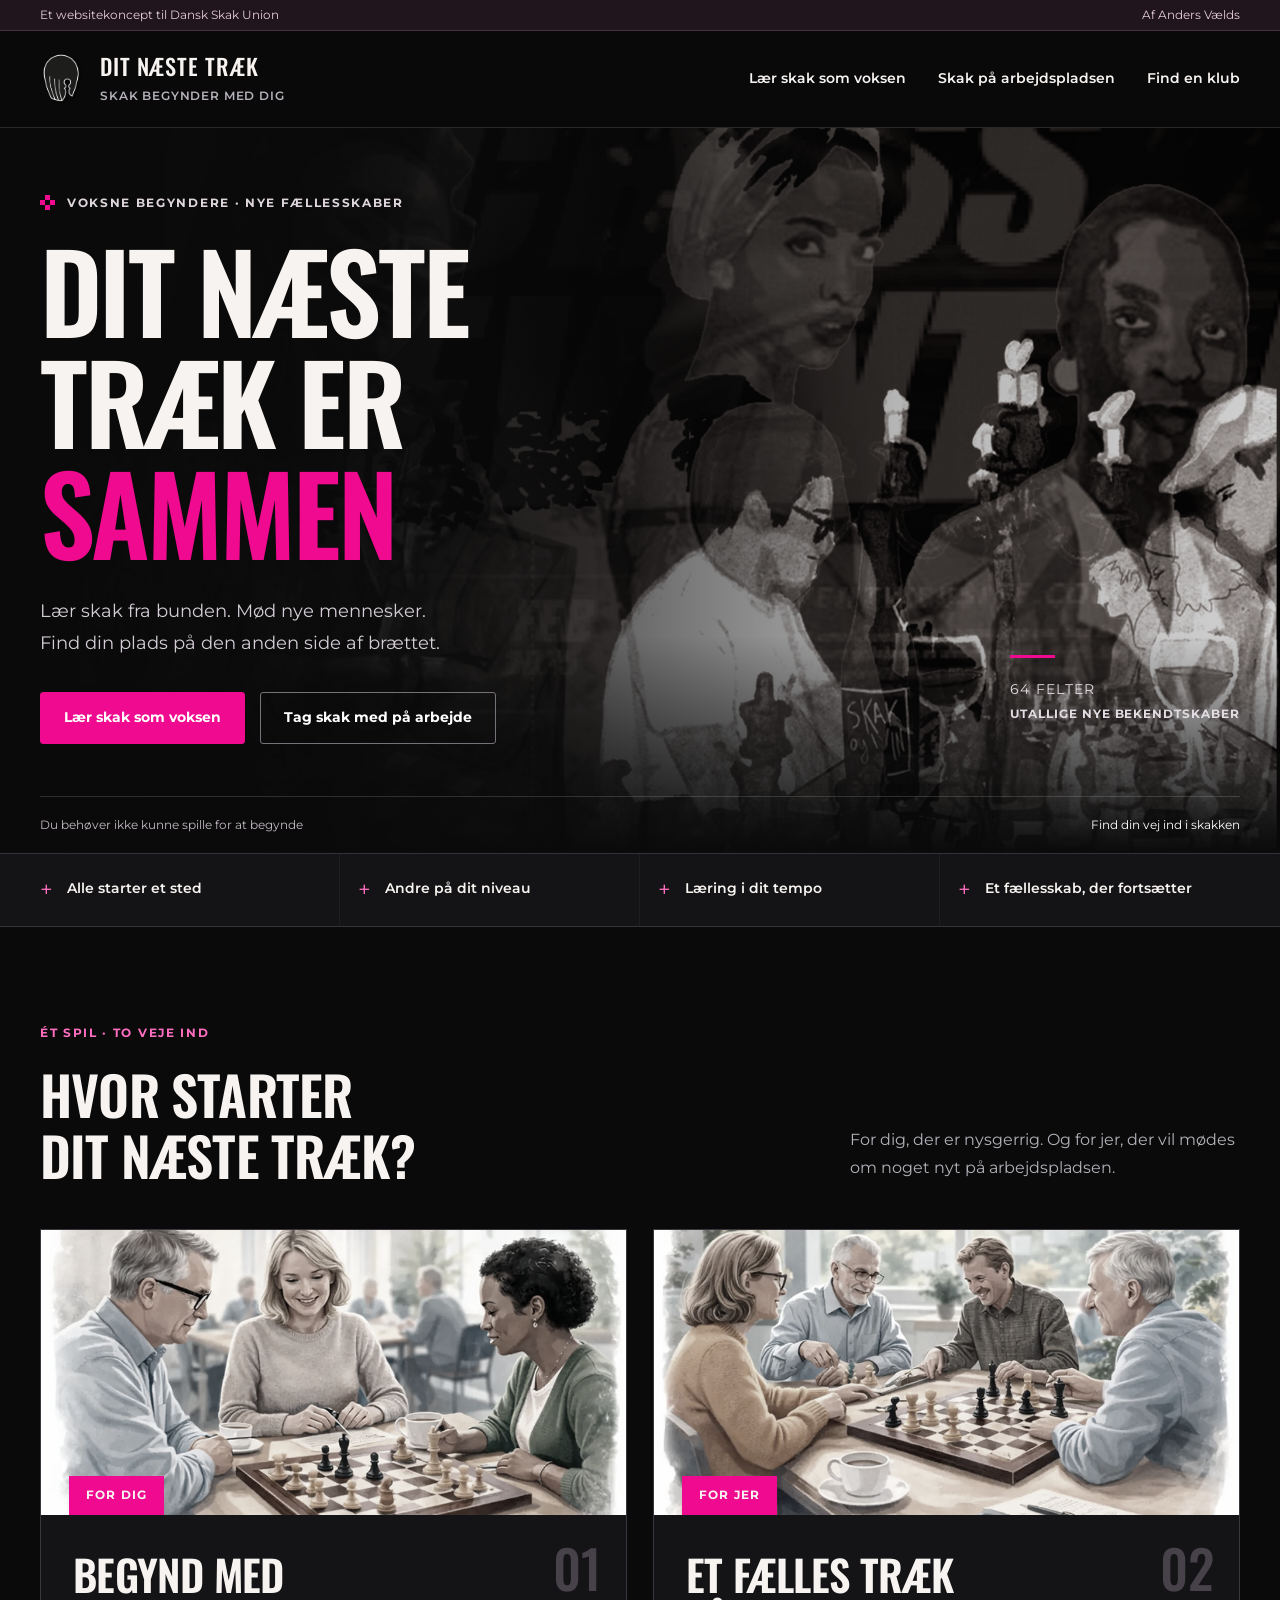
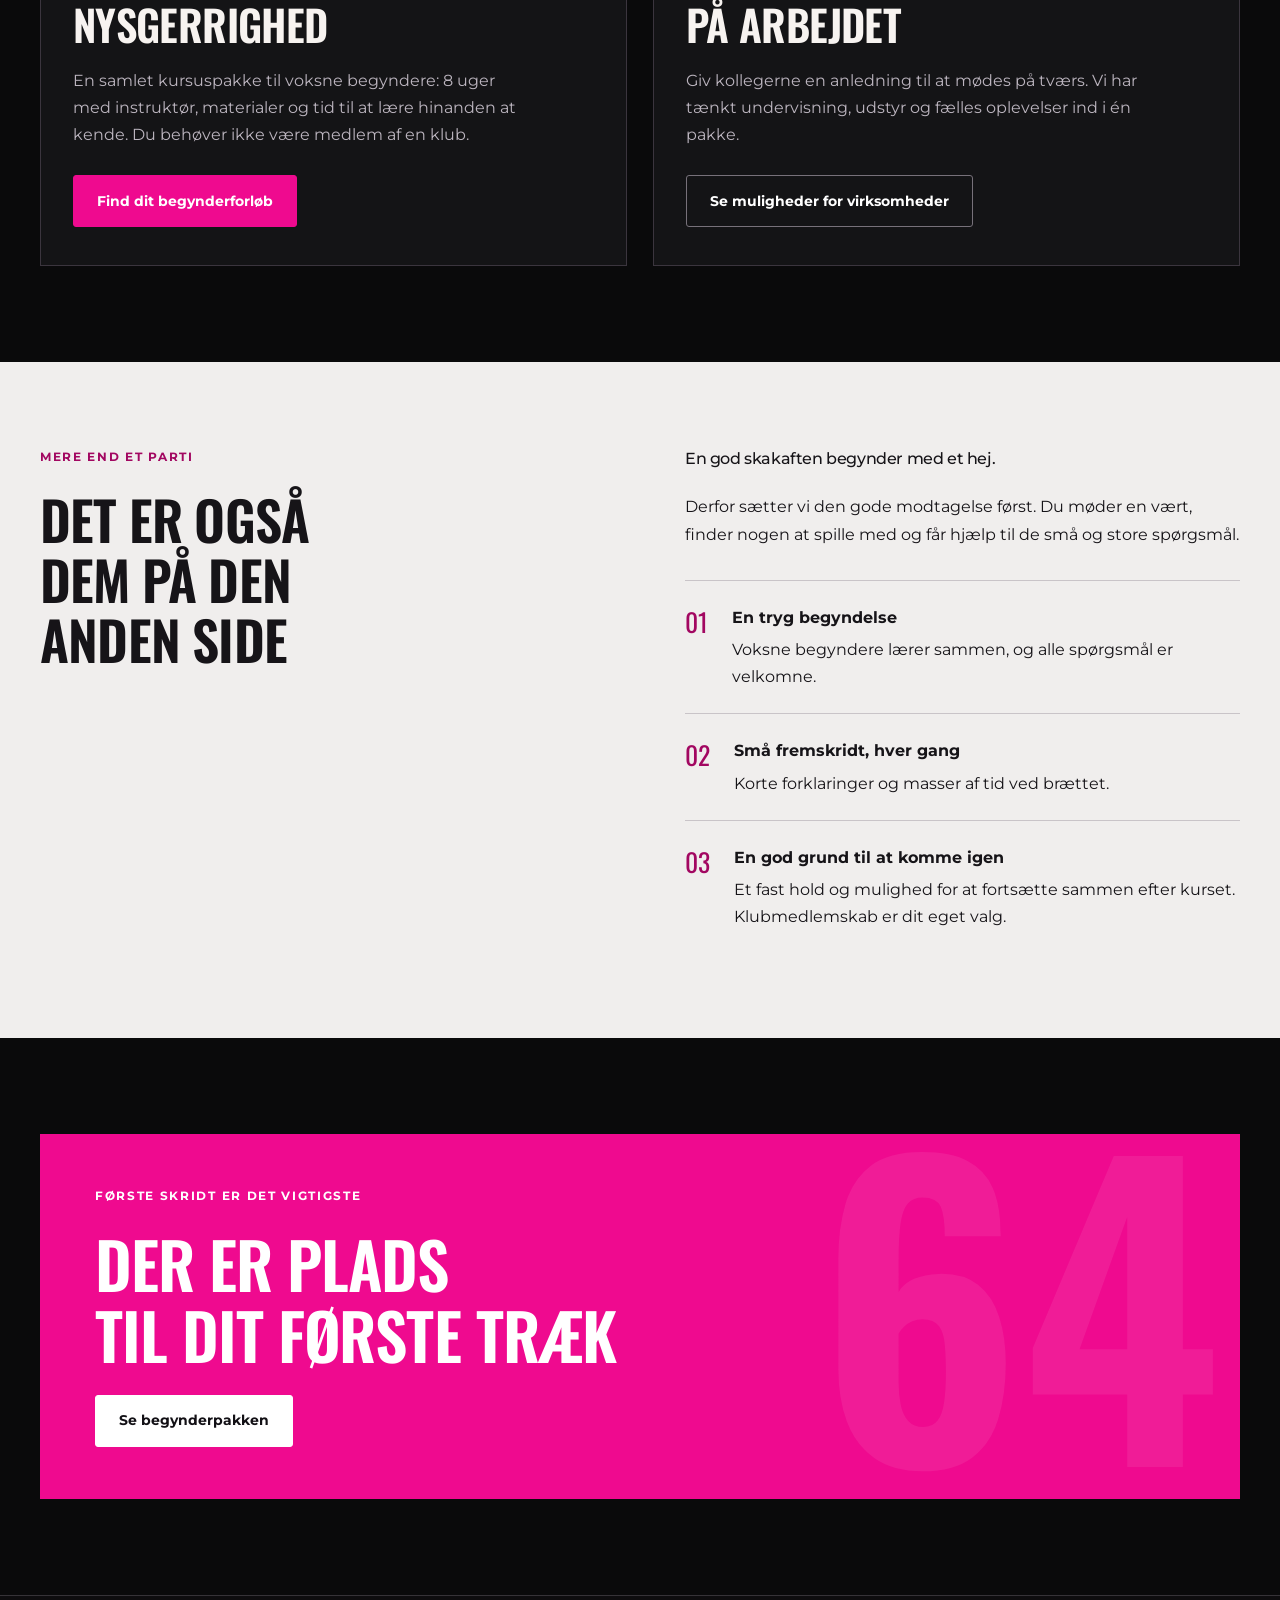
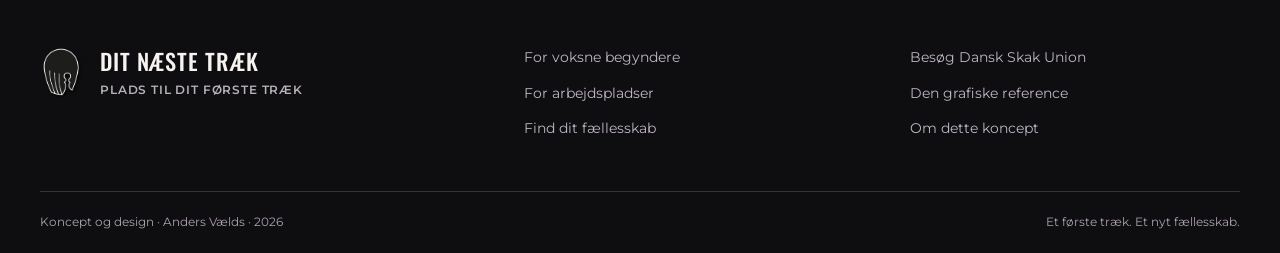
==== commit 4d2ac3e5: "Offer standalone adult beginner course and expandable homepage benefits" ====
--- a/skakfaellesskab/index.html
+++ b/skakfaellesskab/index.html
@@ -1,16 +1,16 @@
 <!doctype html>
-<html lang="da"><head><meta charset="utf-8"><meta name="viewport" content="width=device-width, initial-scale=1"><title>Skak begynder med dig · Dit næste træk</title><meta name="description" content="Lær skak som voksen eller tag skakken med på arbejde. Et websitekoncept til Dansk Skak Union af Anders Vælds."><meta name="theme-color" content="#0a0a0b"><link rel="icon" href="favicon.ico" sizes="any"><link rel="stylesheet" href="assets/fonts.css"><link rel="stylesheet" href="styles.css"><script src="script.js" defer></script></head>
+<html lang="da"><head><meta charset="utf-8"><meta name="viewport" content="width=device-width, initial-scale=1"><title>Skak begynder med dig · Dit næste træk</title><meta name="description" content="Lær skak som voksen eller tag skakken med på arbejde. Et websitekoncept til Dansk Skak Union af Anders Vælds."><meta name="theme-color" content="#0a0a0b"><link rel="icon" href="favicon.ico" sizes="any"><link rel="stylesheet" href="assets/fonts.css"><link rel="stylesheet" href="styles.css?v=20261005-2"><script src="script.js?v=20261005-2" defer></script></head>
 <body data-page="home"><a class="skip" href="#main">Spring til indhold</a>
 <div class="concept-bar"><div class="wrap"><span>Et websitekoncept til Dansk Skak Union</span><span class="concept-credit">Af Anders Vælds</span></div></div>
 <header class="site-header"><div class="wrap header-inner"><a class="brand" href="index.html" aria-label="Dit næste træk – forside"><img src="assets/logo.png" alt="" width="46" height="56"><span>DIT NÆSTE TRÆK<small>SKAK BEGYNDER MED DIG</small></span></a><button class="menu-toggle" aria-expanded="false" aria-controls="navigation">Menu <span aria-hidden="true">☰</span></button><nav id="navigation" aria-label="Hovedmenu"><a href="laer-skak.html" >Lær skak som voksen</a><a href="virksomheder.html" >Skak på arbejdspladsen</a><a href="find-klub.html" >Find en klub</a></nav></div></header>
 <main id="main">
 <section class="hero-home"><div class="hero-bg" aria-hidden="true"></div><div class="wrap hero-home-inner"><div class="hero-copy"><p class="eyebrow"><span class="tiny-grid" aria-hidden="true"></span>VOKSNE BEGYNDERE · NYE FÆLLESSKABER</p><h1>DIT NÆSTE<br>TRÆK ER<br><span class="pink">SAMMEN</span></h1><p class="hero-lead">Lær skak fra bunden. Mød nye mennesker.<br>Find din plads på den anden side af brættet.</p><div class="actions"><a class="button " href="laer-skak.html">Lær skak som voksen</a><a class="button button-outline" href="virksomheder.html">Tag skak med på arbejde</a></div></div><div class="hero-caption"><span class="caption-rule"></span><p>64 FELTER<br><strong>UTALLIGE NYE BEKENDTSKABER</strong></p></div></div><div class="hero-bottom wrap"><span>Du behøver ikke kunne spille for at begynde</span><a href="#din-vej">Find din vej ind i skakken</a></div></section>
-<div class="benefit-strip"><div class="wrap"><span>Alle starter et sted</span><span>Andre på dit niveau</span><span>Læring i dit tempo</span><span>Et fællesskab, der fortsætter</span></div></div>
-<section id="din-vej" class="section wrap"><div class="section-heading"><div><p class="eyebrow">ÉT SPIL · TO VEJE IND</p><h2>HVOR STARTER<br>DIT NÆSTE TRÆK?</h2></div><p>For dig, der er nysgerrig. Og for jer, der vil mødes om noget nyt på arbejdspladsen.</p></div><div class="audience-grid"><article class="audience-card"><div class="card-image"><img src="assets/kursus-undervisning.webp" alt="Illustration af voksne, der lærer skak sammen" width="960" height="640" loading="lazy"><span class="image-label">FOR DIG</span></div><div class="audience-copy"><span class="index-number">01</span><h3>BEGYND MED<br>NYSGERRIGHED</h3><p>Lær reglerne sammen med andre voksne. Få hjælp undervejs, spil i dit eget tempo, og glæd dig til næste gang.</p><a class="button" href="laer-skak.html">Find dit begynderforløb</a></div></article><article class="audience-card"><div class="card-image"><img src="assets/kursus-faellesskab.webp" alt="Illustration af en gruppe voksne omkring et skakbræt" width="960" height="640" loading="lazy"><span class="image-label">FOR JER</span></div><div class="audience-copy"><span class="index-number">02</span><h3>ET FÆLLES TRÆK<br>PÅ ARBEJDET</h3><p>Giv kollegerne en anledning til at mødes på tværs. Vi har tænkt undervisning, udstyr og fælles oplevelser ind i én pakke.</p><a class="button button-outline" href="virksomheder.html">Se muligheder for virksomheder</a></div></article></div></section>
-<section class="light-section" id="faellesskab"><div class="wrap story-grid"><div><p class="eyebrow">MERE END ET PARTI</p><h2>DET ER OGSÅ<br>DEM PÅ DEN<br>ANDEN SIDE</h2></div><div><p class="large-copy">En god skakaften begynder med et hej.</p><p>Derfor sætter vi den gode modtagelse først. Du møder en vært, finder nogen at spille med og får hjælp til de små og store spørgsmål.</p><div class="numbered-items"><div><span>01</span><p><strong>En tryg begyndelse</strong>Voksne begyndere lærer sammen, og alle spørgsmål er velkomne.</p></div><div><span>02</span><p><strong>Små fremskridt, hver gang</strong>Korte forklaringer og masser af tid ved brættet.</p></div><div><span>03</span><p><strong>En god grund til at komme igen</strong>Et fast hold og en tydelig vej videre til klub eller fortsætterhold.</p></div></div></div></div></section>
-<section class="section wrap"><div class="cta-band"><p class="eyebrow">FØRSTE SKRIDT ER DET VIGTIGSTE</p><h2>DER ER PLADS<br>TIL DIT FØRSTE TRÆK</h2><a class="button button-white" href="find-klub.html">Find en klub i nærheden</a><span class="band-mark" aria-hidden="true">64</span></div></section>
+<section class="benefit-strip" aria-label="Det får du på et begynderhold"><div class="wrap"><div class="benefit-item"><button type="button" class="benefit-toggle" id="benefit-button-1" aria-expanded="true" aria-controls="benefit-description-1"><i class="benefit-icon" aria-hidden="true">+</i>Alle starter et sted</button><p class="benefit-description" id="benefit-description-1">Du kan begynde helt fra bunden. Vi gennemgår brikker og regler sammen, så du får en tryg start.</p></div><div class="benefit-item"><button type="button" class="benefit-toggle" id="benefit-button-2" aria-expanded="true" aria-controls="benefit-description-2"><i class="benefit-icon" aria-hidden="true">+</i>Andre på dit niveau</button><p class="benefit-description" id="benefit-description-2">Du kommer på hold med andre voksne begyndere. Øvelser og spillemakker tilpasses, så alle kan være med.</p></div><div class="benefit-item"><button type="button" class="benefit-toggle" id="benefit-button-3" aria-expanded="true" aria-controls="benefit-description-3"><i class="benefit-icon" aria-hidden="true">+</i>Læring i dit tempo</button><p class="benefit-description" id="benefit-description-3">Korte forklaringer, praktiske øvelser og tid til spørgsmål. Du får personlig hjælp, når noget driller.</p></div><div class="benefit-item"><button type="button" class="benefit-toggle" id="benefit-button-4" aria-expanded="true" aria-controls="benefit-description-4"><i class="benefit-icon" aria-hidden="true">+</i>Et fællesskab, der fortsætter</button><p class="benefit-description" id="benefit-description-4">Lær de andre på holdet at kende. Efter kurset kan I fortsætte sammen på et nyt hold, i en skakcafé eller i en klub.</p></div></div></section>
+<section id="din-vej" class="section wrap"><div class="section-heading"><div><p class="eyebrow">ÉT SPIL · TO VEJE IND</p><h2>HVOR STARTER<br>DIT NÆSTE TRÆK?</h2></div><p>For dig, der er nysgerrig. Og for jer, der vil mødes om noget nyt på arbejdspladsen.</p></div><div class="audience-grid"><article class="audience-card"><div class="card-image"><img src="assets/kursus-undervisning.webp" alt="Illustration af voksne, der lærer skak sammen" width="960" height="640" loading="lazy"><span class="image-label">FOR DIG</span></div><div class="audience-copy"><span class="index-number">01</span><h3>BEGYND MED<br>NYSGERRIGHED</h3><p>En samlet kursuspakke til voksne begyndere: 8 uger med instruktør, materialer og tid til at lære hinanden at kende. Du behøver ikke være medlem af en klub.</p><a class="button" href="laer-skak.html">Find dit begynderforløb</a></div></article><article class="audience-card"><div class="card-image"><img src="assets/kursus-faellesskab.webp" alt="Illustration af en gruppe voksne omkring et skakbræt" width="960" height="640" loading="lazy"><span class="image-label">FOR JER</span></div><div class="audience-copy"><span class="index-number">02</span><h3>ET FÆLLES TRÆK<br>PÅ ARBEJDET</h3><p>Giv kollegerne en anledning til at mødes på tværs. Vi har tænkt undervisning, udstyr og fælles oplevelser ind i én pakke.</p><a class="button button-outline" href="virksomheder.html">Se muligheder for virksomheder</a></div></article></div></section>
+<section class="light-section" id="faellesskab"><div class="wrap story-grid"><div><p class="eyebrow">MERE END ET PARTI</p><h2>DET ER OGSÅ<br>DEM PÅ DEN<br>ANDEN SIDE</h2></div><div><p class="large-copy">En god skakaften begynder med et hej.</p><p>Derfor sætter vi den gode modtagelse først. Du møder en vært, finder nogen at spille med og får hjælp til de små og store spørgsmål.</p><div class="numbered-items"><div><span>01</span><p><strong>En tryg begyndelse</strong>Voksne begyndere lærer sammen, og alle spørgsmål er velkomne.</p></div><div><span>02</span><p><strong>Små fremskridt, hver gang</strong>Korte forklaringer og masser af tid ved brættet.</p></div><div><span>03</span><p><strong>En god grund til at komme igen</strong>Et fast hold og mulighed for at fortsætte sammen efter kurset. Klubmedlemskab er dit eget valg.</p></div></div></div></div></section>
+<section class="section wrap"><div class="cta-band"><p class="eyebrow">FØRSTE SKRIDT ER DET VIGTIGSTE</p><h2>DER ER PLADS<br>TIL DIT FØRSTE TRÆK</h2><a class="button button-white" href="laer-skak.html#kursuspakke">Se begynderpakken</a><span class="band-mark" aria-hidden="true">64</span></div></section>
 </main>
 <footer><div class="wrap footer-top"><a class="brand" href="index.html"><img src="assets/logo.png" alt="" width="46" height="56"><span>DIT NÆSTE TRÆK<small>PLADS TIL DIT FØRSTE TRÆK</small></span></a><div><a href="laer-skak.html">For voksne begyndere</a><a href="virksomheder.html">For arbejdspladser</a><a href="find-klub.html">Find dit fællesskab</a></div><div><a href="https://skak.dk/" target="_blank" rel="noopener">Besøg Dansk Skak Union</a><a href="https://vaelds.github.io/skak/" target="_blank" rel="noopener">Den grafiske reference</a><button class="text-button" data-dialog="about-dialog">Om dette koncept</button></div></div><div class="wrap footer-bottom"><span>Koncept og design · Anders Vælds · 2026</span><span>Et første træk. Et nyt fællesskab.</span></div></footer>
 <dialog id="about-dialog" aria-labelledby="about-title"><button class="dialog-close" aria-label="Luk dialog">×</button><p class="eyebrow">OM HJEMMESIDEN</p><h2 id="about-title">Et koncept med plads til flere</h2><p>Et selvstændigt websitekoncept af Anders Vælds med fokus på at rekruttere og fastholde voksne begyndere og udvikle firmaskak.</p><p>Hjemmesiden er ikke Dansk Skak Unions officielle hjemmeside. Forløb, firmapakker og priser er forslag. Illustrationerne og den grafiske inspiration kommer fra Anders Vælds’ eksisterende skakprojekt.</p><p>Formularerne er demonstrationer. Oplysninger behandles kun i din browser og bliver hverken sendt eller gemt på en server. Du kan selv downloade en kladde.</p><a class="button" href="https://skak.dk/" target="_blank" rel="noopener">Gå til den officielle DSU-side</a></dialog>
-<dialog id="enquiry-dialog" aria-labelledby="enquiry-title"><button class="dialog-close" aria-label="Luk dialog">×</button><p class="eyebrow">DIT NÆSTE TRÆK</p><h2 id="enquiry-title">Forbered din henvendelse</h2><p class="demo-note">Demo · Oplysningerne sendes ikke. Du kan downloade din henvendelse som en kladde.</p><form id="enquiry-form"><input type="hidden" name="type" id="enquiry-type"><div class="form-grid"><label>Navn<input name="name" autocomplete="name" required maxlength="100"></label><label>E-mail<input name="email" type="email" autocomplete="email" required maxlength="150"></label></div><label id="company-label">Virksomhed<input name="company" autocomplete="organization" maxlength="150"></label><label>Dit ønske<input id="enquiry-package" name="package" readonly></label><label>By eller område<input name="city" autocomplete="address-level2" required maxlength="100"></label><label>Hvad vil du gerne vide?<textarea name="message" rows="3" maxlength="1500" placeholder="Fortæl fx om niveau, ønsket tidspunkt eller antal deltagere"></textarea></label><button class="button" type="submit">Lav min kladde</button><p class="form-privacy">Intet bliver sendt. Felterne ryddes, når du lukker vinduet.</p></form><div id="enquiry-result" hidden aria-live="polite"><div class="success-mark" aria-hidden="true">✓</div><h3>Din kladde er klar</h3><p>Du har ikke tilmeldt dig eller sendt en forespørgsel. Gem teksten, og brug den, når du kontakter en klub eller kursusudbyder.</p><pre id="enquiry-preview"></pre><button class="button" id="download-enquiry">Download kladde</button><a class="text-link" href="find-klub.html">Find en klub at kontakte</a></div></dialog>
+<dialog id="enquiry-dialog" aria-labelledby="enquiry-title"><button class="dialog-close" aria-label="Luk dialog">×</button><p class="eyebrow">DIT NÆSTE TRÆK</p><h2 id="enquiry-title">Forbered din henvendelse</h2><p class="demo-note">Demo · Oplysningerne sendes ikke. Du kan downloade din henvendelse som en kladde.</p><form id="enquiry-form"><input type="hidden" name="type" id="enquiry-type"><div class="form-grid"><label>Navn<input name="name" autocomplete="name" required maxlength="100"></label><label>E-mail<input name="email" type="email" autocomplete="email" required maxlength="150"></label></div><label id="company-label">Virksomhed<input name="company" autocomplete="organization" maxlength="150"></label><label>Dit ønske<input id="enquiry-package" name="package" readonly></label><label>By eller område<input name="city" autocomplete="address-level2" required maxlength="100"></label><label>Hvad vil du gerne vide?<textarea name="message" rows="3" maxlength="1500" placeholder="Fortæl fx om niveau, ønsket tidspunkt eller antal deltagere"></textarea></label><button class="button" type="submit">Lav min kladde</button><p class="form-privacy">Intet bliver sendt. Felterne ryddes, når du lukker vinduet.</p></form><div id="enquiry-result" hidden aria-live="polite"><div class="success-mark" aria-hidden="true">✓</div><h3>Din kladde er klar</h3><p id="enquiry-result-help">Du har ikke tilmeldt dig eller sendt en forespørgsel. Gem teksten som en kladde til kursusarrangøren.</p><pre id="enquiry-preview"></pre><button class="button" id="download-enquiry">Download kladde</button><a class="text-link" id="enquiry-next-link" href="laer-skak.html#kursuspakke">Tilbage til begynderpakken</a></div></dialog>
 </body></html>
--- a/skakfaellesskab/styles.css
+++ b/skakfaellesskab/styles.css
@@ -16,3 +16,31 @@
 
 /* Body copy stays readable at every viewport. */
 .audience-copy p,.curriculum p,.level-panel p,.faq-list details p,.business-benefits p,.package>p:not(.eyebrow,.package-flag),.region-card p,.steps-grid p,.numbered-items p,.story-grid p:not(.eyebrow),.section-heading>p{font-size:1rem} .brand small{font-size:.75rem;letter-spacing:.07em} .quote-summary>.text-button{font-size:.875rem}
+
+/* Benefit explanations: mouse rollover, keyboard and touch. */
+.benefit-strip .wrap{display:grid;grid-template-columns:repeat(4,minmax(0,1fr));align-items:start;gap:0;padding-block:0}
+.benefit-item{min-width:0;padding:20px 18px;border-inline-end:1px solid #ffffff0b;transition:background .18s ease}
+.benefit-item:first-child{padding-left:0}.benefit-item:last-child{border-inline-end:0}
+.benefit-toggle{display:flex;align-items:flex-start;gap:14px;width:100%;min-height:32px;border:0;padding:3px 0;background:none;color:var(--text);text-align:left;font:600 .875rem/1.6 Montserrat,Arial,sans-serif}
+.benefit-icon{display:inline-block;flex:0 0 13px;color:var(--pink-light);font:400 1.4rem/1.1 Montserrat,Arial,sans-serif;transition:transform .18s ease}
+.benefit-description{margin:13px 0 0;padding-left:27px;color:#cfc5d3;font:400 .875rem/1.75 Montserrat,Arial,sans-serif;max-width:320px}
+.benefit-item.is-open{background:#25131e}.benefit-item.is-open .benefit-toggle{color:var(--pink-light)}.benefit-item.is-open .benefit-icon{transform:rotate(45deg)}
+.benefit-item:first-child.is-open{padding-left:18px}
+/* Standalone adult course, with the same complete-package logic as firmaskak. */
+.private-package-grid{display:grid;grid-template-columns:1.3fr 1fr;gap:60px;align-items:start}
+.private-facts{display:grid;grid-template-columns:repeat(3,minmax(0,1fr));gap:20px;border-block:1px solid #c9c4c8;margin-bottom:34px;padding-block:22px}
+.private-facts strong{font:500 2.7rem/1.2 Oswald,Arial,sans-serif;color:#a20761}.private-facts p{font-size:.875rem;line-height:1.6;margin:7px 0 0;color:#594e5d}
+.private-package-content h3{font-size:2.05rem}.private-package-content>.check-list{margin-block:28px}
+.private-package-content>.check-list li{font-size:.9375rem;line-height:1.7}
+.private-location{margin-top:30px;padding-top:25px;border-top:1px solid #c9c4c8}.private-location .eyebrow{margin-bottom:12px}.private-location p:last-child{font-size:.9375rem;color:#594e5d}
+.private-package-card{border:2px solid var(--pink);padding:34px;box-shadow:9px 9px 0 #dbcbd7}
+.private-package-card h3{font-size:3.1rem}.private-package-card .package-price{margin-top:13px;margin-bottom:16px}.private-package-card .package-price strong{font-size:3.5rem}
+.private-package-card .private-price-detail{font-size:.9375rem!important;font-weight:500;color:#2d2530!important;line-height:1.75}
+.private-package-card .private-package-note{font-size:.8125rem!important;margin-top:18px}.private-package-card .button{width:100%}
+.curriculum.curriculum-eight{grid-template-columns:repeat(4,minmax(0,1fr))}
+.curriculum.curriculum-eight article{border-right:1px solid #c9c4c8;border-bottom:1px solid #c9c4c8}
+.curriculum.curriculum-eight article:nth-child(4n){border-right:0}.curriculum.curriculum-eight article:nth-last-child(-n+4){border-bottom:0}
+.steps-grid.private-steps{grid-template-columns:repeat(3,minmax(0,1fr));margin-top:0}.private-steps p{color:#c4baca}.private-steps article>span{color:var(--pink-light)}.private-steps article{border-color:var(--line)}
+@media(max-width:1000px){.private-package-grid{gap:32px;grid-template-columns:1.1fr 1fr}.private-package-card{padding:26px}.private-facts{gap:15px}.curriculum.curriculum-eight{grid-template-columns:repeat(2,minmax(0,1fr))}.curriculum.curriculum-eight article{border-right:1px solid #c9c4c8;border-bottom:1px solid #c9c4c8}.curriculum.curriculum-eight article:nth-child(2n){border-right:0}.curriculum.curriculum-eight article:nth-last-child(-n+4){border-bottom:1px solid #c9c4c8}.curriculum.curriculum-eight article:nth-last-child(-n+2){border-bottom:0}}
+@media(max-width:800px){.benefit-strip .wrap{grid-template-columns:repeat(2,minmax(0,1fr));gap:0;padding-block:0}.benefit-item:first-child{padding-left:18px}.benefit-item{border-bottom:1px solid #ffffff0b;padding:18px}.benefit-description{max-width:none}.private-package-grid{grid-template-columns:1fr;gap:30px}.private-package-card{max-width:580px;width:100%}.private-package-card h3 br{display:initial}.private-package-card .button{align-self:stretch}.private-package-content h3{font-size:2rem}}
+@media(max-width:520px){.benefit-strip .wrap{grid-template-columns:1fr;padding-block:0}.benefit-item{padding:16px 12px;border-inline-end:0}.benefit-item:first-child,.benefit-item:first-child.is-open{padding-left:12px}.benefit-toggle{align-items:center;min-height:30px;font-size:.875rem}.benefit-description{margin-top:8px;padding-left:27px}.private-facts{gap:12px}.private-facts strong{font-size:2.4rem}.private-facts p{font-size:.75rem}.private-package-card{padding:26px 23px;box-shadow:6px 6px 0 #dbcbd7}.private-package-card h3{font-size:2.8rem}.curriculum.curriculum-eight{grid-template-columns:1fr}.curriculum.curriculum-eight article,.curriculum.curriculum-eight article:nth-child(4n),.curriculum.curriculum-eight article:nth-child(2n),.curriculum.curriculum-eight article:nth-last-child(-n+2){border-right:0;border-bottom:1px solid #c9c4c8}.curriculum.curriculum-eight article:last-child{border-bottom:0}.steps-grid.private-steps{grid-template-columns:1fr}}
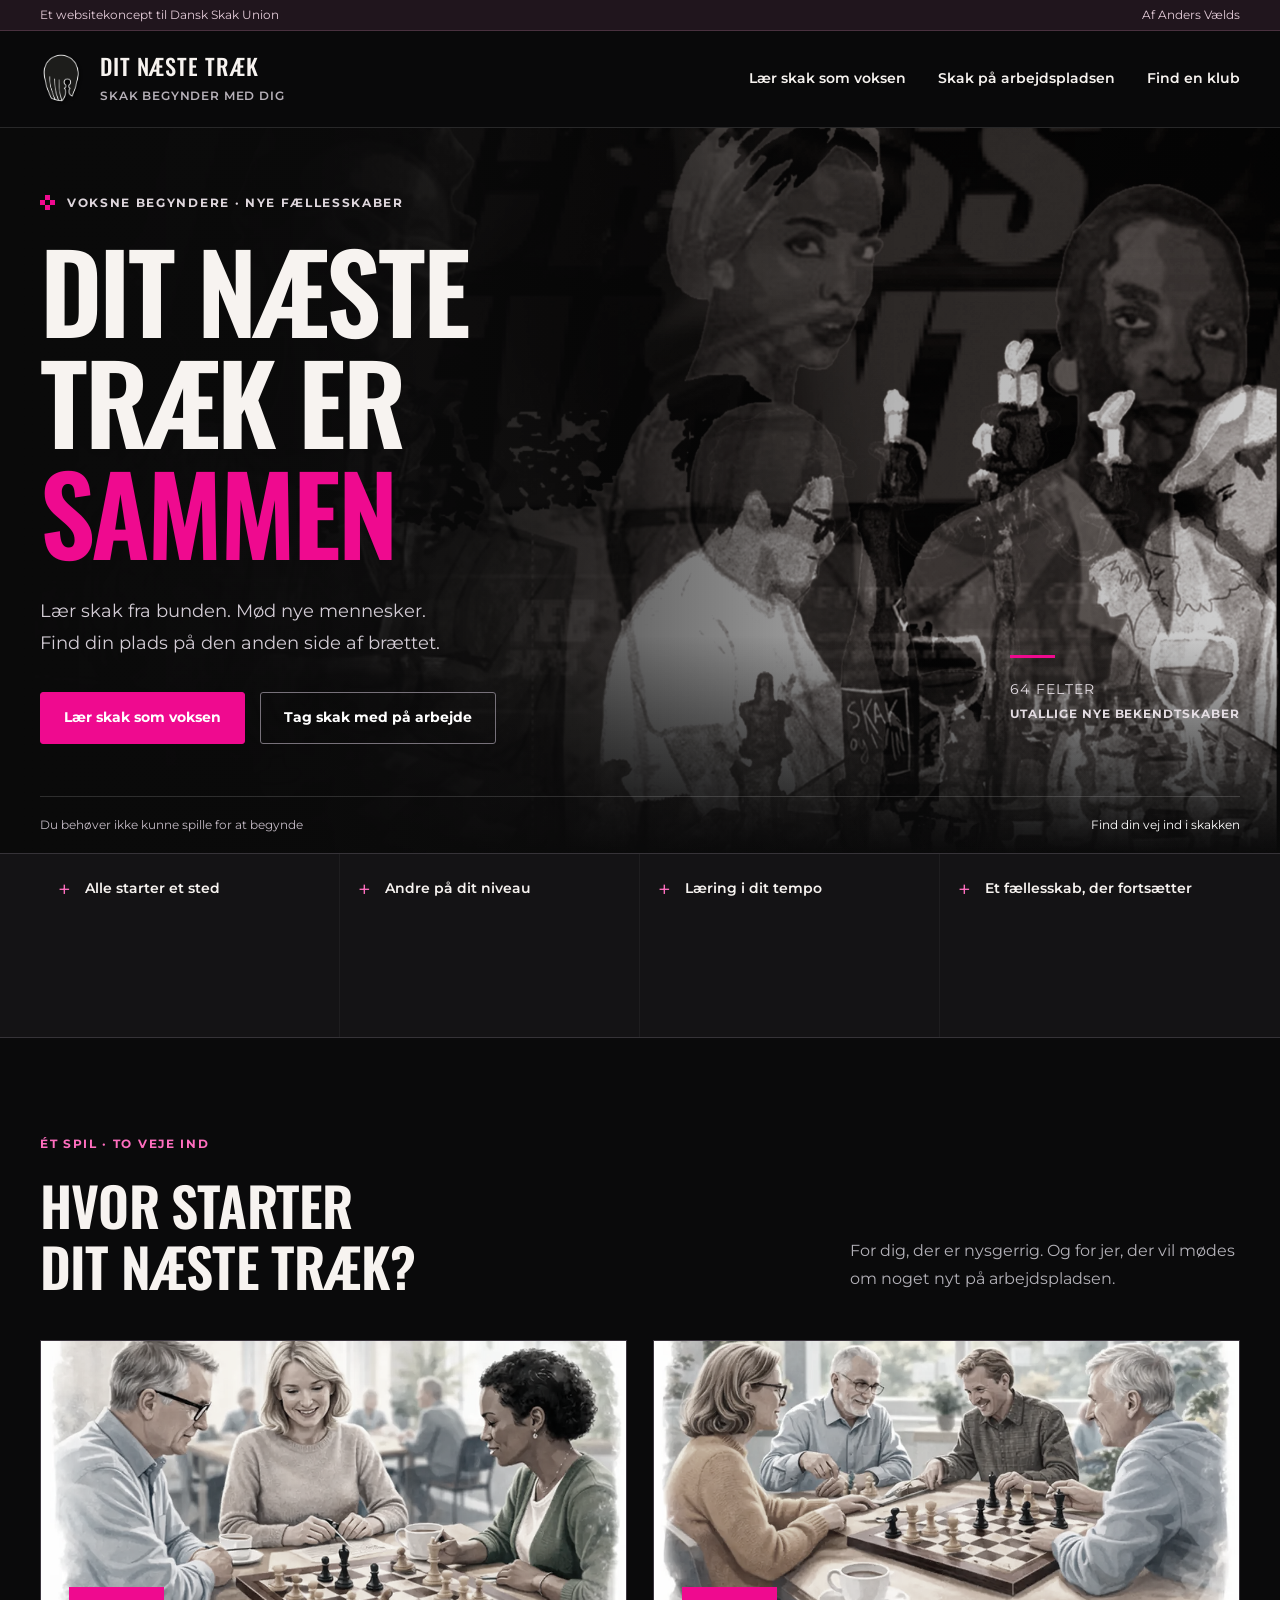
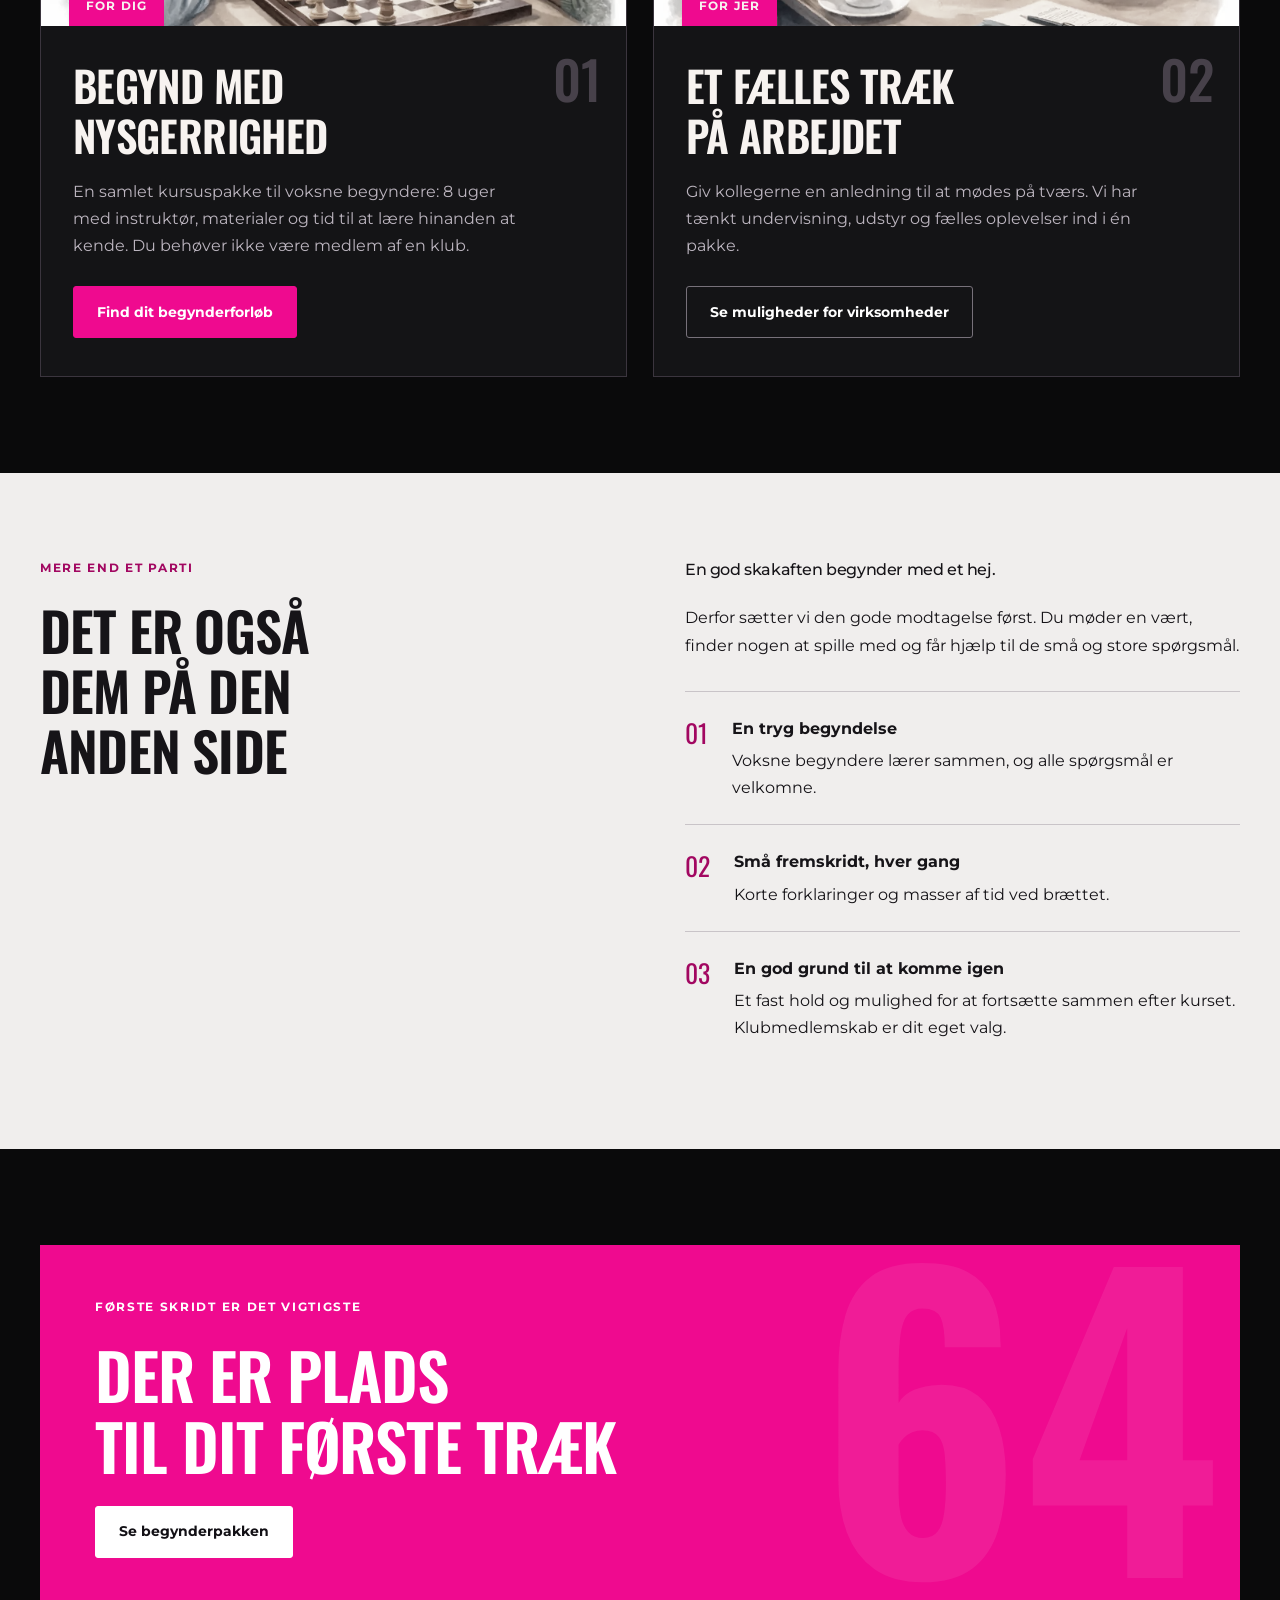
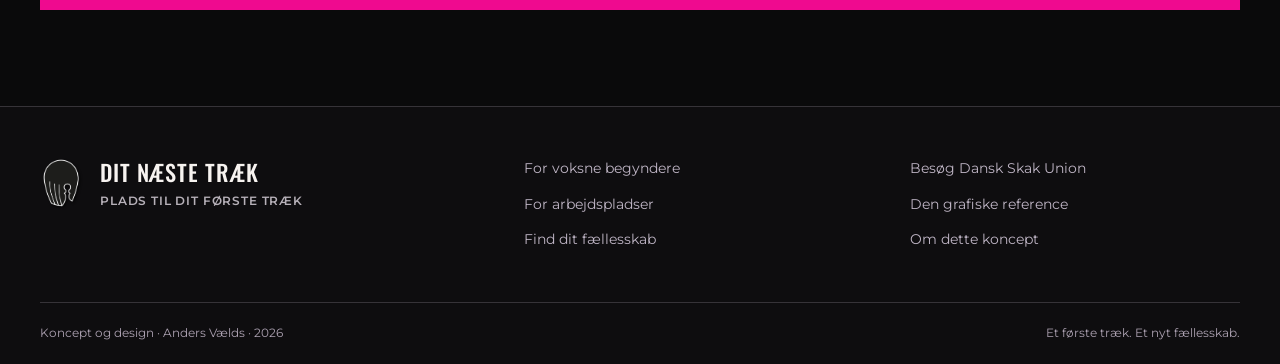
==== commit 3ae28353: "Reserve four text lines in benefit panels to prevent hover layout shifts" ====
--- a/skakfaellesskab/index.html
+++ b/skakfaellesskab/index.html
@@ -1,5 +1,5 @@
 <!doctype html>
-<html lang="da"><head><meta charset="utf-8"><meta name="viewport" content="width=device-width, initial-scale=1"><title>Skak begynder med dig · Dit næste træk</title><meta name="description" content="Lær skak som voksen eller tag skakken med på arbejde. Et websitekoncept til Dansk Skak Union af Anders Vælds."><meta name="theme-color" content="#0a0a0b"><link rel="icon" href="favicon.ico" sizes="any"><link rel="stylesheet" href="assets/fonts.css"><link rel="stylesheet" href="styles.css?v=20261005-2"><script src="script.js?v=20261005-2" defer></script></head>
+<html lang="da"><head><meta charset="utf-8"><meta name="viewport" content="width=device-width, initial-scale=1"><title>Skak begynder med dig · Dit næste træk</title><meta name="description" content="Lær skak som voksen eller tag skakken med på arbejde. Et websitekoncept til Dansk Skak Union af Anders Vælds."><meta name="theme-color" content="#0a0a0b"><link rel="icon" href="favicon.ico" sizes="any"><link rel="stylesheet" href="assets/fonts.css"><link rel="stylesheet" href="styles.css?v=20261005-3"><script src="script.js?v=20261005-2" defer></script></head>
 <body data-page="home"><a class="skip" href="#main">Spring til indhold</a>
 <div class="concept-bar"><div class="wrap"><span>Et websitekoncept til Dansk Skak Union</span><span class="concept-credit">Af Anders Vælds</span></div></div>
 <header class="site-header"><div class="wrap header-inner"><a class="brand" href="index.html" aria-label="Dit næste træk – forside"><img src="assets/logo.png" alt="" width="46" height="56"><span>DIT NÆSTE TRÆK<small>SKAK BEGYNDER MED DIG</small></span></a><button class="menu-toggle" aria-expanded="false" aria-controls="navigation">Menu <span aria-hidden="true">☰</span></button><nav id="navigation" aria-label="Hovedmenu"><a href="laer-skak.html" >Lær skak som voksen</a><a href="virksomheder.html" >Skak på arbejdspladsen</a><a href="find-klub.html" >Find en klub</a></nav></div></header>
--- a/skakfaellesskab/styles.css
+++ b/skakfaellesskab/styles.css
@@ -18,14 +18,15 @@
 .audience-copy p,.curriculum p,.level-panel p,.faq-list details p,.business-benefits p,.package>p:not(.eyebrow,.package-flag),.region-card p,.steps-grid p,.numbered-items p,.story-grid p:not(.eyebrow),.section-heading>p{font-size:1rem} .brand small{font-size:.75rem;letter-spacing:.07em} .quote-summary>.text-button{font-size:.875rem}
 
 /* Benefit explanations: mouse rollover, keyboard and touch. */
-.benefit-strip .wrap{display:grid;grid-template-columns:repeat(4,minmax(0,1fr));align-items:start;gap:0;padding-block:0}
+.benefit-strip .wrap{display:grid;grid-template-columns:repeat(4,minmax(0,1fr));align-items:stretch;gap:0;padding-block:0}
 .benefit-item{min-width:0;padding:20px 18px;border-inline-end:1px solid #ffffff0b;transition:background .18s ease}
-.benefit-item:first-child{padding-left:0}.benefit-item:last-child{border-inline-end:0}
+.benefit-item:last-child{border-inline-end:0}
 .benefit-toggle{display:flex;align-items:flex-start;gap:14px;width:100%;min-height:32px;border:0;padding:3px 0;background:none;color:var(--text);text-align:left;font:600 .875rem/1.6 Montserrat,Arial,sans-serif}
 .benefit-icon{display:inline-block;flex:0 0 13px;color:var(--pink-light);font:400 1.4rem/1.1 Montserrat,Arial,sans-serif;transition:transform .18s ease}
-.benefit-description{margin:13px 0 0;padding-left:27px;color:#cfc5d3;font:400 .875rem/1.75 Montserrat,Arial,sans-serif;max-width:320px}
+.benefit-description{margin:13px 0 0;padding-left:27px;color:#cfc5d3;font:400 .875rem/1.75 Montserrat,Arial,sans-serif;max-width:320px;min-height:7em}
+/* Reserve four lines, including while hidden; longer wraps stay in the layout. */
+.benefit-description[hidden]{display:block!important;visibility:hidden}
 .benefit-item.is-open{background:#25131e}.benefit-item.is-open .benefit-toggle{color:var(--pink-light)}.benefit-item.is-open .benefit-icon{transform:rotate(45deg)}
-.benefit-item:first-child.is-open{padding-left:18px}
 /* Standalone adult course, with the same complete-package logic as firmaskak. */
 .private-package-grid{display:grid;grid-template-columns:1.3fr 1fr;gap:60px;align-items:start}
 .private-facts{display:grid;grid-template-columns:repeat(3,minmax(0,1fr));gap:20px;border-block:1px solid #c9c4c8;margin-bottom:34px;padding-block:22px}
